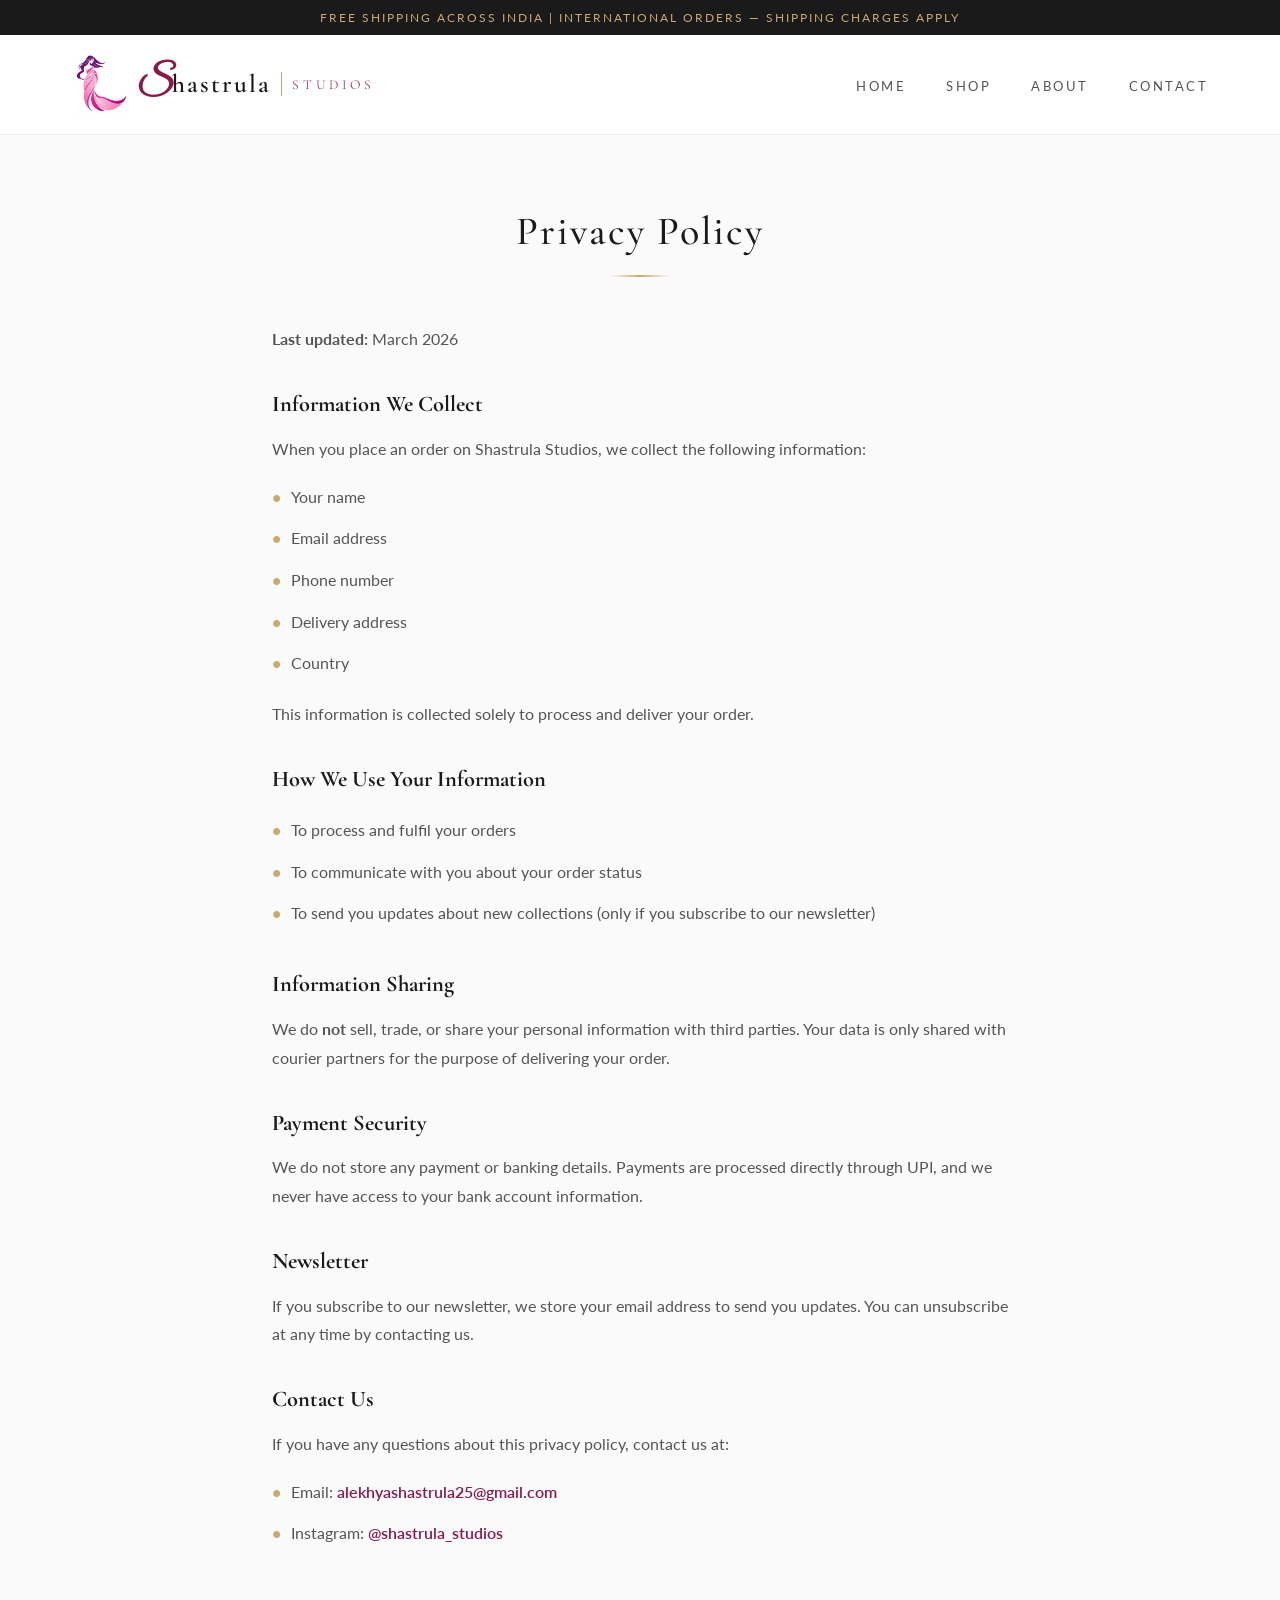
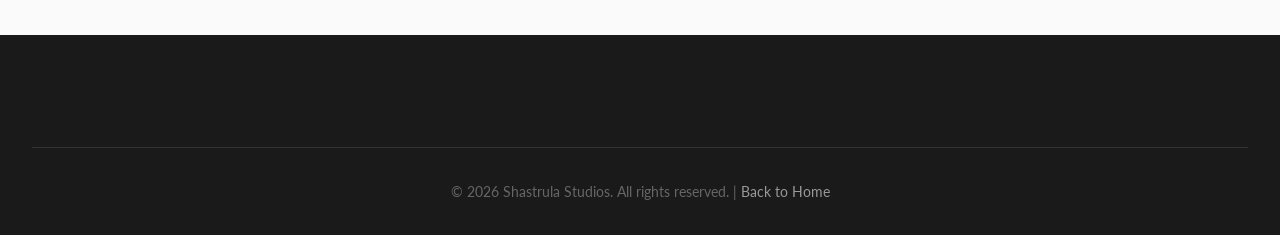
==== privacy-policy.html @ ae9d2721 "Add shipping, refund & privacy policy pages and link in footer - Shipping: free India, international" ====
<!DOCTYPE html>
<html lang="en">
<head>
    <meta charset="UTF-8">
    <meta name="viewport" content="width=device-width, initial-scale=1.0">
    <title>Privacy Policy — Shastrula Studios</title>
    <link rel="icon" type="image/png" href="images/logo.png">
    <link rel="stylesheet" href="styles.css">
    <link href="https://fonts.googleapis.com/css2?family=Cormorant+Garamond:wght@300;400;500;600;700&family=Lato:wght@300;400;700&family=Great+Vibes&display=swap" rel="stylesheet">
</head>
<body>

    <!-- Top Bar -->
    <div class="top-bar">
        <p>Free Shipping Across India | International Orders — Shipping Charges Apply</p>
    </div>

    <!-- Navigation -->
    <nav class="navbar">
        <div class="nav-container">
            <a href="index.html" class="logo">
                <img src="images/logo.png" alt="Shastrula Studios" class="logo-icon">
                <span class="logo-text">
                    <span class="logo-accent">S</span>hastrula
                    <span class="logo-divider"></span>
                    <span class="logo-sub">Studios</span>
                </span>
            </a>
            <ul class="nav-links">
                <li><a href="index.html#home">Home</a></li>
                <li><a href="index.html#shop">Shop</a></li>
                <li><a href="index.html#about">About</a></li>
                <li><a href="index.html#contact">Contact</a></li>
            </ul>
            <button class="menu-toggle" aria-label="Toggle menu">&#9776;</button>
        </div>
    </nav>

    <!-- Policy Content -->
    <section class="section policy-section">
        <h2 class="section-title">Privacy Policy</h2>
        <div class="policy-content">
            <p><strong>Last updated:</strong> March 2026</p>

            <h3>Information We Collect</h3>
            <p>When you place an order on Shastrula Studios, we collect the following information:</p>
            <ul>
                <li>Your name</li>
                <li>Email address</li>
                <li>Phone number</li>
                <li>Delivery address</li>
                <li>Country</li>
            </ul>
            <p>This information is collected solely to process and deliver your order.</p>

            <h3>How We Use Your Information</h3>
            <ul>
                <li>To process and fulfil your orders</li>
                <li>To communicate with you about your order status</li>
                <li>To send you updates about new collections (only if you subscribe to our newsletter)</li>
            </ul>

            <h3>Information Sharing</h3>
            <p>We do <strong>not</strong> sell, trade, or share your personal information with third parties. Your data is only shared with courier partners for the purpose of delivering your order.</p>

            <h3>Payment Security</h3>
            <p>We do not store any payment or banking details. Payments are processed directly through UPI, and we never have access to your bank account information.</p>

            <h3>Newsletter</h3>
            <p>If you subscribe to our newsletter, we store your email address to send you updates. You can unsubscribe at any time by contacting us.</p>

            <h3>Contact Us</h3>
            <p>If you have any questions about this privacy policy, contact us at:</p>
            <ul>
                <li>Email: <a href="mailto:alekhyashastrula25@gmail.com">alekhyashastrula25@gmail.com</a></li>
                <li>Instagram: <a href="https://www.instagram.com/shastrula_studios/" target="_blank">@shastrula_studios</a></li>
            </ul>
        </div>
    </section>

    <!-- Footer -->
    <footer class="footer">
        <div class="footer-bottom">
            <p>&copy; 2026 Shastrula Studios. All rights reserved. | <a href="index.html" style="color:#999;">Back to Home</a></p>
        </div>
    </footer>

    <script>
        const menuToggle = document.querySelector('.menu-toggle');
        const navLinks = document.querySelector('.nav-links');
        menuToggle.addEventListener('click', () => { navLinks.classList.toggle('active'); });
    </script>

</body>
</html>
---- styles.css ----
/* ===== Reset & Base ===== */
* {
    margin: 0;
    padding: 0;
    box-sizing: border-box;
}

body {
    font-family: 'Lato', sans-serif;
    color: #333;
    line-height: 1.6;
    background-color: #fafafa;
}

a {
    text-decoration: none;
    color: inherit;
}

ul {
    list-style: none;
}

/* ===== Top Bar ===== */
.top-bar {
    background: #1a1a1a;
    color: #c9a96e;
    text-align: center;
    padding: 0.5rem 1rem;
    font-size: 0.75rem;
    letter-spacing: 2px;
    text-transform: uppercase;
    font-weight: 400;
}

/* ===== Navbar ===== */
.navbar {
    position: sticky;
    top: 0;
    width: 100%;
    background: #fff;
    border-bottom: 1px solid #f0ece6;
    z-index: 1000;
}

.nav-container {
    max-width: 1200px;
    margin: 0 auto;
    padding: 1.2rem 2rem;
    display: flex;
    justify-content: space-between;
    align-items: center;
}

.logo {
    font-family: 'Cormorant Garamond', serif;
    font-size: 1.6rem;
    font-weight: 600;
    color: #1a1a1a;
    letter-spacing: 2px;
    display: flex;
    align-items: center;
    gap: 10px;
}

.logo-icon {
    height: 60px;
    width: auto;
    object-fit: contain;
}

.logo-text {
    display: flex;
    align-items: center;
}

.logo-accent {
    font-family: 'Great Vibes', cursive;
    font-size: 2.4rem;
    color: #8B1A4A;
    line-height: 1;
    margin-right: -2px;
}

.logo-divider {
    display: inline-block;
    width: 1px;
    height: 24px;
    background: #c9a96e;
    margin: 0 10px;
}

.logo-sub {
    font-size: 0.85rem;
    letter-spacing: 4px;
    text-transform: uppercase;
    color: #8B1A4A;
    font-weight: 300;
}

.nav-links {
    display: flex;
    gap: 2.5rem;
}

.nav-links a {
    font-size: 0.8rem;
    font-weight: 400;
    text-transform: uppercase;
    letter-spacing: 2.5px;
    color: #555;
    transition: color 0.3s;
    position: relative;
}

.nav-links a::after {
    content: '';
    position: absolute;
    bottom: -4px;
    left: 0;
    width: 0;
    height: 1px;
    background: #8B1A4A;
    transition: width 0.3s;
}

.nav-links a:hover {
    color: #8B1A4A;
}

.nav-links a:hover::after {
    width: 100%;
}

.menu-toggle {
    display: none;
    background: none;
    border: none;
    font-size: 1.5rem;
    cursor: pointer;
    color: #333;
}

.cart-btn {
    background: none;
    border: none;
    font-size: 1.4rem;
    cursor: pointer;
    position: relative;
    padding: 4px 8px;
}

.cart-count {
    position: absolute;
    top: -4px;
    right: -4px;
    background: #8B1A4A;
    color: #fff;
    font-size: 0.65rem;
    width: 16px;
    height: 16px;
    border-radius: 50%;
    display: flex;
    align-items: center;
    justify-content: center;
    font-weight: 700;
}

/* ===== Hero ===== */
.hero {
    height: 100vh;
    background: linear-gradient(160deg, #1a1a1a 0%, #2d1f2f 30%, #8B1A4A 60%, #c9a96e 100%);
    display: flex;
    align-items: center;
    justify-content: center;
    text-align: center;
    position: relative;
    overflow: hidden;
}

.hero::before {
    content: '';
    position: absolute;
    top: 0;
    left: 0;
    width: 100%;
    height: 100%;
    background: url('images/IMG_3942.png') center center / cover no-repeat;
    opacity: 0.18;
    z-index: 0;
}

.hero-overlay {
    position: relative;
    z-index: 1;
    width: 100%;
    height: 100%;
    display: flex;
    flex-direction: column;
    align-items: center;
    justify-content: center;
    padding: 2rem;
}

.hero-badge {
    font-size: 0.75rem;
    letter-spacing: 4px;
    text-transform: uppercase;
    color: #c9a96e;
    border: 1px solid rgba(201, 169, 110, 0.4);
    padding: 6px 20px;
    border-radius: 50px;
    margin-bottom: 2.5rem;
}

.hero-title {
    display: flex;
    flex-direction: column;
    align-items: center;
    margin-bottom: 1.5rem;
}

.hero-script {
    font-family: 'Great Vibes', cursive;
    font-size: 5.5rem;
    color: #fff;
    line-height: 1.1;
    text-shadow: 0 2px 30px rgba(0,0,0,0.3);
}

.hero-serif {
    font-family: 'Cormorant Garamond', serif;
    font-size: 1.8rem;
    color: #c9a96e;
    letter-spacing: 16px;
    font-weight: 300;
    margin-top: 0.3rem;
}

.hero-line {
    width: 60px;
    height: 1px;
    background: linear-gradient(90deg, transparent, #c9a96e, transparent);
    margin-bottom: 1.5rem;
}

.hero-tagline {
    font-family: 'Cormorant Garamond', serif;
    font-size: 1.4rem;
    color: rgba(255,255,255,0.9);
    letter-spacing: 3px;
    font-weight: 300;
    margin-bottom: 0.5rem;
}

.hero-sub {
    font-size: 0.85rem;
    color: rgba(255,255,255,0.5);
    letter-spacing: 3px;
    text-transform: uppercase;
    margin-bottom: 2.5rem;
}

.btn-hero {
    display: inline-block;
    padding: 14px 45px;
    background: transparent;
    color: #c9a96e;
    font-size: 0.85rem;
    font-weight: 600;
    text-transform: uppercase;
    letter-spacing: 3px;
    border: 1px solid #c9a96e;
    border-radius: 0;
    cursor: pointer;
    transition: all 0.4s;
}

.btn-hero:hover {
    background: #c9a96e;
    color: #1a1a1a;
}

.btn-primary {
    display: inline-block;
    padding: 14px 40px;
    background: #c9a96e;
    color: #fff;
    font-size: 0.95rem;
    font-weight: 700;
    text-transform: uppercase;
    letter-spacing: 2px;
    border: none;
    border-radius: 50px;
    cursor: pointer;
    transition: background 0.3s, transform 0.2s;
}

.btn-primary:hover {
    background: #b8944f;
    transform: translateY(-2px);
}

/* ===== Sections ===== */
.section {
    max-width: 1200px;
    margin: 0 auto;
    padding: 5rem 2rem;
}

.section-title {
    font-family: 'Cormorant Garamond', serif;
    font-size: 2.5rem;
    text-align: center;
    margin-bottom: 3rem;
    color: #1a1a1a;
    position: relative;
    font-weight: 500;
    letter-spacing: 2px;
}

.section-title::after {
    content: '';
    display: block;
    width: 60px;
    height: 2px;
    background: linear-gradient(90deg, transparent, #c9a96e, transparent);
    margin: 0.8rem auto 0;
}

.shop-subtitle {
    text-align: center;
    color: #888;
    font-size: 1.05rem;
    margin-top: -1.5rem;
    margin-bottom: 2.5rem;
    font-style: italic;
}

/* ===== Shop Grid (Amazon-style Cards) ===== */
.shop-grid {
    display: grid;
    grid-template-columns: repeat(auto-fill, minmax(300px, 1fr));
    gap: 2rem;
}

.product-card {
    background: #fff;
    border-radius: 4px;
    overflow: hidden;
    border: 1px solid #e0e0e0;
    transition: box-shadow 0.3s;
}

.product-card:hover {
    box-shadow: 0 4px 16px rgba(0, 0, 0, 0.12);
}

.product-thumb {
    position: relative;
    background: #f5f5f5;
    cursor: pointer;
    overflow: hidden;
    height: 420px;
    display: flex;
    align-items: center;
    justify-content: center;
}

.product-thumb img {
    width: 100%;
    height: 100%;
    object-fit: cover;
    object-position: top;
    display: block;
    transition: transform 0.3s;
}

.product-thumb:hover img {
    transform: scale(1.02);
}

.product-tag {
    position: absolute;
    top: 0.8rem;
    left: 0.8rem;
    background: #cc0c39;
    color: #fff;
    padding: 4px 10px;
    border-radius: 2px;
    font-size: 0.7rem;
    font-weight: 700;
    text-transform: uppercase;
    letter-spacing: 0.5px;
}

.img-count {
    position: absolute;
    bottom: 0.8rem;
    right: 0.8rem;
    background: rgba(0,0,0,0.6);
    color: #fff;
    padding: 3px 10px;
    border-radius: 3px;
    font-size: 0.75rem;
    font-weight: 600;
}

.product-info {
    padding: 0.8rem 1rem 1.2rem;
}

.color-options {
    font-size: 0.8rem;
    color: #007185;
    margin-bottom: 0.4rem;
    cursor: pointer;
}

.product-info h3 {
    font-size: 1rem;
    font-weight: 400;
    margin-bottom: 0.2rem;
    color: #0F1111;
    line-height: 1.4;
}

.product-subtitle {
    font-size: 0.8rem;
    color: #565959;
    margin-bottom: 0.6rem;
}

.price-row {
    margin-bottom: 0.4rem;
}

.product-price {
    font-size: 1.5rem;
    font-weight: 400;
    color: #0F1111;
}

.delivery-info {
    font-size: 0.8rem;
    color: #007600;
    margin-bottom: 0.8rem;
}

.btn-cart {
    width: 100%;
    padding: 8px 16px;
    background: linear-gradient(135deg, #e8a4b8, #c9a96e, #e8a4b8);
    background-size: 200% 200%;
    color: #fff;
    border: none;
    border-radius: 20px;
    font-size: 0.85rem;
    font-weight: 600;
    cursor: pointer;
    transition: background-position 0.4s, transform 0.2s;
}

.btn-cart:hover {
    background-position: 100% 50%;
    transform: translateY(-1px);
}

.btn-insta-order {
    display: block;
    width: 100%;
    padding: 8px 16px;
    margin-top: 0.5rem;
    background: linear-gradient(135deg, #833ab4, #fd1d1d, #fcb045);
    color: #fff;
    border: none;
    border-radius: 20px;
    font-size: 0.85rem;
    font-weight: 600;
    cursor: pointer;
    text-align: center;
    transition: transform 0.2s, box-shadow 0.3s;
}

.btn-insta-order:hover {
    transform: translateY(-1px);
    box-shadow: 0 3px 10px rgba(131, 58, 180, 0.3);
    color: #fff;
}

.thankyou-insta {
    display: inline-block;
    margin-top: 0.3rem;
    color: #833ab4;
    font-weight: 600;
    font-size: 0.95rem;
}

/* ===== Image Lightbox ===== */
.lightbox {
    position: fixed;
    top: 0;
    left: 0;
    width: 100%;
    height: 100%;
    background: rgba(0, 0, 0, 0.95);
    z-index: 3000;
    display: flex;
    align-items: center;
    justify-content: center;
    flex-direction: column;
    opacity: 0;
    pointer-events: none;
    transition: opacity 0.3s;
}

.lightbox.open {
    opacity: 1;
    pointer-events: auto;
}

.lb-close {
    position: absolute;
    top: 1rem;
    right: 1.5rem;
    background: none;
    border: none;
    color: #fff;
    font-size: 2.5rem;
    cursor: pointer;
    z-index: 10;
}

.lb-prev, .lb-next {
    position: absolute;
    top: 50%;
    transform: translateY(-50%);
    background: rgba(255,255,255,0.15);
    border: none;
    color: #fff;
    font-size: 2.5rem;
    width: 50px;
    height: 50px;
    border-radius: 50%;
    cursor: pointer;
    display: flex;
    align-items: center;
    justify-content: center;
    transition: background 0.2s;
    z-index: 10;
}

.lb-prev:hover, .lb-next:hover {
    background: rgba(255,255,255,0.3);
}

.lb-prev { left: 1rem; }
.lb-next { right: 1rem; }

.lb-img-wrap {
    max-width: 90vw;
    max-height: 75vh;
    display: flex;
    align-items: center;
    justify-content: center;
    position: relative;
}

.lb-img-wrap img {
    max-width: 100%;
    max-height: 75vh;
    object-fit: contain;
    border-radius: 4px;
}

.lb-counter {
    position: absolute;
    bottom: -2rem;
    left: 50%;
    transform: translateX(-50%);
    color: #aaa;
    font-size: 0.9rem;
}

.lb-thumbs {
    display: flex;
    gap: 0.6rem;
    margin-top: 3rem;
}

.lb-thumb {
    width: 60px;
    height: 75px;
    object-fit: cover;
    border-radius: 4px;
    cursor: pointer;
    border: 2px solid transparent;
    opacity: 0.5;
    transition: all 0.2s;
}

.lb-thumb:hover { opacity: 0.8; }
.lb-thumb.active { border-color: #fff; opacity: 1; }

/* ===== Cart Sidebar ===== */
.cart-overlay {
    position: fixed;
    top: 0;
    left: 0;
    width: 100%;
    height: 100%;
    background: rgba(0, 0, 0, 0.5);
    z-index: 2998;
    opacity: 0;
    pointer-events: none;
    transition: opacity 0.3s;
}

.cart-overlay.open {
    opacity: 1;
    pointer-events: auto;
}

.cart-sidebar {
    position: fixed;
    top: 0;
    right: -400px;
    width: 380px;
    max-width: 90vw;
    height: 100%;
    background: #fff;
    z-index: 2999;
    box-shadow: -4px 0 20px rgba(0, 0, 0, 0.15);
    transition: right 0.3s;
    display: flex;
    flex-direction: column;
}

.cart-sidebar.open {
    right: 0;
}

.cart-header {
    display: flex;
    justify-content: space-between;
    align-items: center;
    padding: 1.5rem;
    border-bottom: 1px solid #eee;
}

.cart-header h2 {
    font-family: 'Cormorant Garamond', serif;
    font-size: 1.5rem;
}

.cart-close {
    background: none;
    border: none;
    font-size: 2rem;
    cursor: pointer;
    color: #999;
    line-height: 1;
}

.cart-items {
    flex: 1;
    overflow-y: auto;
    padding: 1rem 1.5rem;
}

.cart-empty {
    text-align: center;
    color: #999;
    padding: 3rem 0;
}

.cart-item {
    display: flex;
    align-items: center;
    gap: 1rem;
    padding: 1rem 0;
    border-bottom: 1px solid #f0f0f0;
}

.cart-item-info {
    flex: 1;
}

.cart-item-info h4 {
    font-size: 0.95rem;
    color: #1a1a1a;
    margin-bottom: 0.2rem;
}

.cart-item-info p {
    font-size: 0.85rem;
    color: #999;
}

.cart-item-controls {
    display: flex;
    align-items: center;
    gap: 0.5rem;
}

.cart-item-controls button {
    width: 28px;
    height: 28px;
    border: 1px solid #ddd;
    background: #fff;
    border-radius: 50%;
    cursor: pointer;
    font-size: 1rem;
    display: flex;
    align-items: center;
    justify-content: center;
}

.cart-item-controls button:hover {
    background: #f5f0eb;
}

.cart-item-controls span {
    font-weight: 700;
    min-width: 20px;
    text-align: center;
}

.cart-item-remove {
    background: none;
    border: none;
    font-size: 1.3rem;
    color: #ccc;
    cursor: pointer;
}

.cart-item-remove:hover {
    color: #e74c3c;
}

.cart-summary {
    padding: 1.5rem;
    border-top: 2px solid #f0f0f0;
}

.cart-total {
    display: flex;
    justify-content: space-between;
    font-size: 1.2rem;
    font-weight: 700;
    margin-bottom: 1rem;
    color: #1a1a1a;
}

.btn-checkout {
    width: 100%;
    text-align: center;
}

/* ===== Checkout Modal ===== */
.modal-overlay {
    position: fixed;
    top: 0;
    left: 0;
    width: 100%;
    height: 100%;
    background: rgba(0, 0, 0, 0.6);
    z-index: 3000;
    display: flex;
    align-items: center;
    justify-content: center;
    opacity: 0;
    pointer-events: none;
    transition: opacity 0.3s;
}

.modal-overlay.open {
    opacity: 1;
    pointer-events: auto;
}

.modal {
    background: #fff;
    border-radius: 16px;
    padding: 2.5rem;
    width: 90%;
    max-width: 500px;
    max-height: 90vh;
    overflow-y: auto;
    position: relative;
}

.modal-close {
    position: absolute;
    top: 1rem;
    right: 1.5rem;
    background: none;
    border: none;
    font-size: 2rem;
    cursor: pointer;
    color: #999;
}

.modal h2 {
    font-family: 'Cormorant Garamond', serif;
    font-size: 1.8rem;
    margin-bottom: 0.5rem;
    color: #1a1a1a;
}

.modal-subtitle {
    color: #888;
    margin-bottom: 1.5rem;
    font-size: 0.95rem;
}

.modal form input,
.modal form select,
.modal form textarea {
    width: 100%;
    padding: 12px 16px;
    margin-bottom: 1rem;
    border: 1px solid #ddd;
    border-radius: 8px;
    font-size: 1rem;
    font-family: 'Lato', sans-serif;
    outline: none;
    transition: border-color 0.3s;
}

.modal form input:focus,
.modal form select:focus,
.modal form textarea:focus {
    border-color: #8B1A4A;
}

.order-summary {
    background: #f9f6f2;
    border-radius: 8px;
    padding: 1rem;
    margin-bottom: 1.5rem;
}

.order-item {
    display: flex;
    justify-content: space-between;
    padding: 0.4rem 0;
    font-size: 0.9rem;
    color: #555;
}

.order-item.order-total {
    border-top: 1px solid #ddd;
    margin-top: 0.5rem;
    padding-top: 0.8rem;
    color: #1a1a1a;
}

.btn-submit {
    width: 100%;
    text-align: center;
    background: #8B1A4A;
}

.btn-submit:hover {
    background: #6D1238;
}

/* ===== Payment QR Modal ===== */
.payment-modal {
    text-align: center;
}

.qr-wrap {
    margin: 1.5rem auto;
    max-width: 260px;
    border-radius: 12px;
    overflow: hidden;
    box-shadow: 0 2px 12px rgba(0, 0, 0, 0.1);
}

.qr-img {
    width: 100%;
    display: block;
}

.payment-amount {
    font-family: 'Cormorant Garamond', serif;
    font-size: 1.5rem;
    font-weight: 600;
    color: #8B1A4A;
    margin-bottom: 0.8rem;
}

.payment-note {
    font-size: 0.85rem;
    color: #888;
    margin-bottom: 1.5rem;
    line-height: 1.6;
}

/* ===== Thank You Modal ===== */
.thankyou-modal {
    text-align: center;
}

.thankyou-icon {
    width: 60px;
    height: 60px;
    border-radius: 50%;
    background: #e8f5e9;
    color: #2e7d32;
    font-size: 1.8rem;
    display: flex;
    align-items: center;
    justify-content: center;
    margin: 0 auto 1.2rem;
}

.thankyou-details {
    background: #f9f6f2;
    border-radius: 10px;
    padding: 1.2rem;
    margin: 1.5rem 0;
    line-height: 1.8;
}

.thankyou-details p {
    font-size: 0.95rem;
    color: #555;
    margin-bottom: 0.3rem;
}

.thankyou-email {
    display: inline-block;
    margin-top: 0.5rem;
    color: #8B1A4A;
    font-weight: 600;
    font-size: 0.95rem;
}

/* ===== Customer Reviews ===== */
.reviews-section {
    background: #fff;
}

.reviews-grid {
    display: grid;
    grid-template-columns: repeat(auto-fill, minmax(300px, 1fr));
    gap: 2rem;
}

.review-card {
    background: #faf8f5;
    border-radius: 12px;
    padding: 2rem;
    border: 1px solid #f0ece6;
}

.review-stars {
    color: #c9a96e;
    font-size: 1.2rem;
    margin-bottom: 1rem;
    letter-spacing: 2px;
}

.review-text {
    font-size: 1rem;
    color: #555;
    line-height: 1.8;
    font-style: italic;
    margin-bottom: 1.2rem;
}

.review-author {
    display: flex;
    justify-content: space-between;
    align-items: center;
}

.review-author strong {
    color: #1a1a1a;
    font-size: 0.95rem;
}

.review-author span {
    font-size: 0.85rem;
    color: #aaa;
}

/* ===== Size Guide ===== */
.sizeguide-section {
    background: #faf8f5;
}

.guide-grid {
    display: grid;
    grid-template-columns: repeat(auto-fill, minmax(280px, 1fr));
    gap: 2rem;
}

.guide-card {
    background: #fff;
    border-radius: 12px;
    padding: 2rem;
    border: 1px solid #f0ece6;
    text-align: center;
}

.guide-icon {
    font-size: 2.5rem;
    display: block;
    margin-bottom: 1rem;
}

.guide-card h3 {
    font-family: 'Cormorant Garamond', serif;
    font-size: 1.3rem;
    color: #1a1a1a;
    margin-bottom: 1rem;
}

.guide-card ul {
    text-align: left;
    list-style: none;
    padding: 0;
}

.guide-card ul li {
    font-size: 0.95rem;
    color: #555;
    padding: 0.4rem 0;
    padding-left: 1.2rem;
    position: relative;
    line-height: 1.6;
}

.guide-card ul li::before {
    content: '•';
    color: #c9a96e;
    position: absolute;
    left: 0;
    font-weight: 700;
}

/* ===== Instagram Section ===== */
.instagram-section {
    text-align: center;
    padding: 4rem 2rem;
    background: #fff;
}

.insta-subtitle {
    color: #888;
    font-size: 1rem;
    margin-top: -1.5rem;
    margin-bottom: 2rem;
}

.insta-btn {
    display: inline-flex;
    align-items: center;
    gap: 0.5rem;
    padding: 14px 35px;
    background: linear-gradient(135deg, #833ab4, #fd1d1d, #fcb045);
    color: #fff;
    font-size: 1rem;
    font-weight: 600;
    border-radius: 50px;
    letter-spacing: 1px;
    transition: transform 0.2s, box-shadow 0.3s;
}

.insta-btn:hover {
    transform: translateY(-2px);
    box-shadow: 0 4px 15px rgba(131, 58, 180, 0.4);
}

.insta-icon {
    font-size: 1.3rem;
}

/* ===== WhatsApp Floating Button ===== */
.whatsapp-float {
    position: fixed;
    bottom: 24px;
    right: 24px;
    width: 56px;
    height: 56px;
    background: #25D366;
    border-radius: 50%;
    display: flex;
    align-items: center;
    justify-content: center;
    box-shadow: 0 4px 12px rgba(37, 211, 102, 0.4);
    z-index: 2000;
    transition: transform 0.2s, box-shadow 0.3s;
}

.whatsapp-float:hover {
    transform: scale(1.1);
    box-shadow: 0 6px 20px rgba(37, 211, 102, 0.5);
}

/* ===== USP Features Strip ===== */
.usp-strip {
    background: #f9f5f0;
    padding: 3rem 2rem;
    border-top: 1px solid #eee;
    border-bottom: 1px solid #eee;
}

.usp-grid {
    max-width: 1200px;
    margin: 0 auto;
    display: grid;
    grid-template-columns: repeat(4, 1fr);
    gap: 2rem;
    text-align: center;
}

.usp-item {
    display: flex;
    flex-direction: column;
    align-items: center;
    gap: 0.5rem;
}

.usp-icon {
    font-size: 2rem;
    display: block;
    margin-bottom: 0.3rem;
}

.usp-item h4 {
    font-family: 'Cormorant Garamond', serif;
    font-size: 1.1rem;
    color: #1a1a1a;
    margin: 0;
}

.usp-item p {
    font-size: 0.85rem;
    color: #888;
    margin: 0;
}

/* ===== Newsletter ===== */
.newsletter-section {
    background: #f9f5f0;
    padding: 4rem 2rem;
    text-align: center;
    position: relative;
    border-top: 1px solid #eee;
}

.newsletter-section::before {
    content: '';
    position: absolute;
    top: 0;
    left: 0;
    width: 100%;
    height: 100%;
    background: url('images/IMG_3944.png') center center / cover no-repeat;
    opacity: 0.07;
    z-index: 0;
}

.newsletter-content {
    max-width: 500px;
    margin: 0 auto;
}

.newsletter-content h2 {
    font-family: 'Cormorant Garamond', serif;
    font-size: 2rem;
    color: #1a1a1a;
    margin-bottom: 0.5rem;
}

.newsletter-content > p {
    font-size: 1rem;
    color: #888;
    margin-bottom: 1.5rem;
}

.newsletter-form {
    display: flex;
    gap: 0;
    border: 1px solid #ccc;
    border-radius: 30px;
    overflow: hidden;
    background: #fff;
}

.newsletter-form input {
    flex: 1;
    padding: 12px 20px;
    border: none;
    outline: none;
    font-size: 0.95rem;
    font-family: 'Lato', sans-serif;
}

.newsletter-form button {
    padding: 12px 28px;
    background: linear-gradient(135deg, #e8a4b8, #c9a96e);
    color: #fff;
    border: none;
    font-size: 0.9rem;
    font-weight: 600;
    cursor: pointer;
    font-family: 'Lato', sans-serif;
    transition: opacity 0.3s;
}

.newsletter-form button:hover {
    opacity: 0.9;
}

/* ===== About ===== */
.about-section {
    text-align: center;
    position: relative;
    max-width: 100%;
    padding: 5rem 2rem;
    background: #faf8f5;
}

.about-section::before {
    content: '';
    position: absolute;
    top: 0;
    left: 0;
    width: 100%;
    height: 100%;
    background: url('images/IMG_3943.png') center center / cover no-repeat;
    opacity: 0.06;
    z-index: 0;
}

.about-content {
    max-width: 700px;
    margin: 0 auto;
    position: relative;
    z-index: 1;
}

.about-section .section-title {
    position: relative;
    z-index: 1;
}

.about-content p {
    font-size: 1.05rem;
    color: #555;
    margin-bottom: 1.2rem;
    line-height: 1.8;
}

/* ===== Footer ===== */
.footer {
    background: #1a1a1a;
    color: #ccc;
    padding: 4rem 2rem 0;
}

.footer-container {
    max-width: 1200px;
    margin: 0 auto;
    display: grid;
    grid-template-columns: repeat(auto-fill, minmax(220px, 1fr));
    gap: 2rem;
}

.footer-col h3 {
    font-family: 'Cormorant Garamond', serif;
    color: #fff;
    font-size: 1.2rem;
    margin-bottom: 1rem;
}

.footer-col p,
.footer-col a {
    font-size: 0.95rem;
    color: #999;
    line-height: 2;
}

.footer-col a:hover {
    color: #c9a96e;
}

.footer-bottom {
    text-align: center;
    padding: 2rem 0;
    margin-top: 3rem;
    border-top: 1px solid #333;
    font-size: 0.9rem;
    color: #666;
}

/* ===== Policy Pages ===== */
.policy-section {
    max-width: 800px;
    margin: 0 auto;
    padding: 4rem 2rem;
}

.policy-content h3 {
    font-family: 'Cormorant Garamond', serif;
    font-size: 1.4rem;
    color: #1a1a1a;
    margin-top: 2rem;
    margin-bottom: 0.8rem;
}

.policy-content p {
    font-size: 1rem;
    color: #555;
    line-height: 1.8;
    margin-bottom: 0.8rem;
}

.policy-content ul {
    list-style: none;
    padding: 0;
    margin-bottom: 1rem;
}

.policy-content ul li {
    font-size: 1rem;
    color: #555;
    padding: 0.4rem 0 0.4rem 1.2rem;
    position: relative;
    line-height: 1.8;
}

.policy-content ul li::before {
    content: '•';
    color: #c9a96e;
    position: absolute;
    left: 0;
    font-weight: 700;
}

.policy-content a {
    color: #8B1A4A;
    font-weight: 600;
}

.policy-content a:hover {
    text-decoration: underline;
}

/* ===== Responsive ===== */
@media (max-width: 768px) {
    .hero-script {
        font-size: 3.5rem;
    }

    .hero-serif {
        font-size: 1.2rem;
        letter-spacing: 10px;
    }

    .hero-tagline {
        font-size: 1.1rem;
    }

    .nav-links {
        display: none;
        flex-direction: column;
        position: absolute;
        top: 100%;
        left: 0;
        width: 100%;
        background: #fff;
        padding: 1rem 2rem;
        box-shadow: 0 4px 20px rgba(0, 0, 0, 0.1);
    }

    .nav-links.active {
        display: flex;
    }

    .menu-toggle {
        display: block;
    }

    .shop-grid {
        grid-template-columns: 1fr;
    }

    .usp-grid {
        grid-template-columns: repeat(2, 1fr);
        gap: 1.5rem;
    }

    .newsletter-form {
        flex-direction: column;
        border-radius: 12px;
    }

    .newsletter-form input {
        border-bottom: 1px solid #eee;
        text-align: center;
    }

    .newsletter-form button {
        border-radius: 0 0 12px 12px;
        padding: 14px;
    }

    .lb-prev, .lb-next {
        width: 36px;
        height: 36px;
        font-size: 1.5rem;
    }

    .reviews-grid {
        grid-template-columns: 1fr;
    }

    .guide-grid {
        grid-template-columns: 1fr;
    }

    .whatsapp-float {
        bottom: 16px;
        right: 16px;
        width: 50px;
        height: 50px;
    }

    /* Fix background-attachment: fixed on mobile (iOS doesn't support it) */
    .about-section {
        background-attachment: scroll;
    }
}
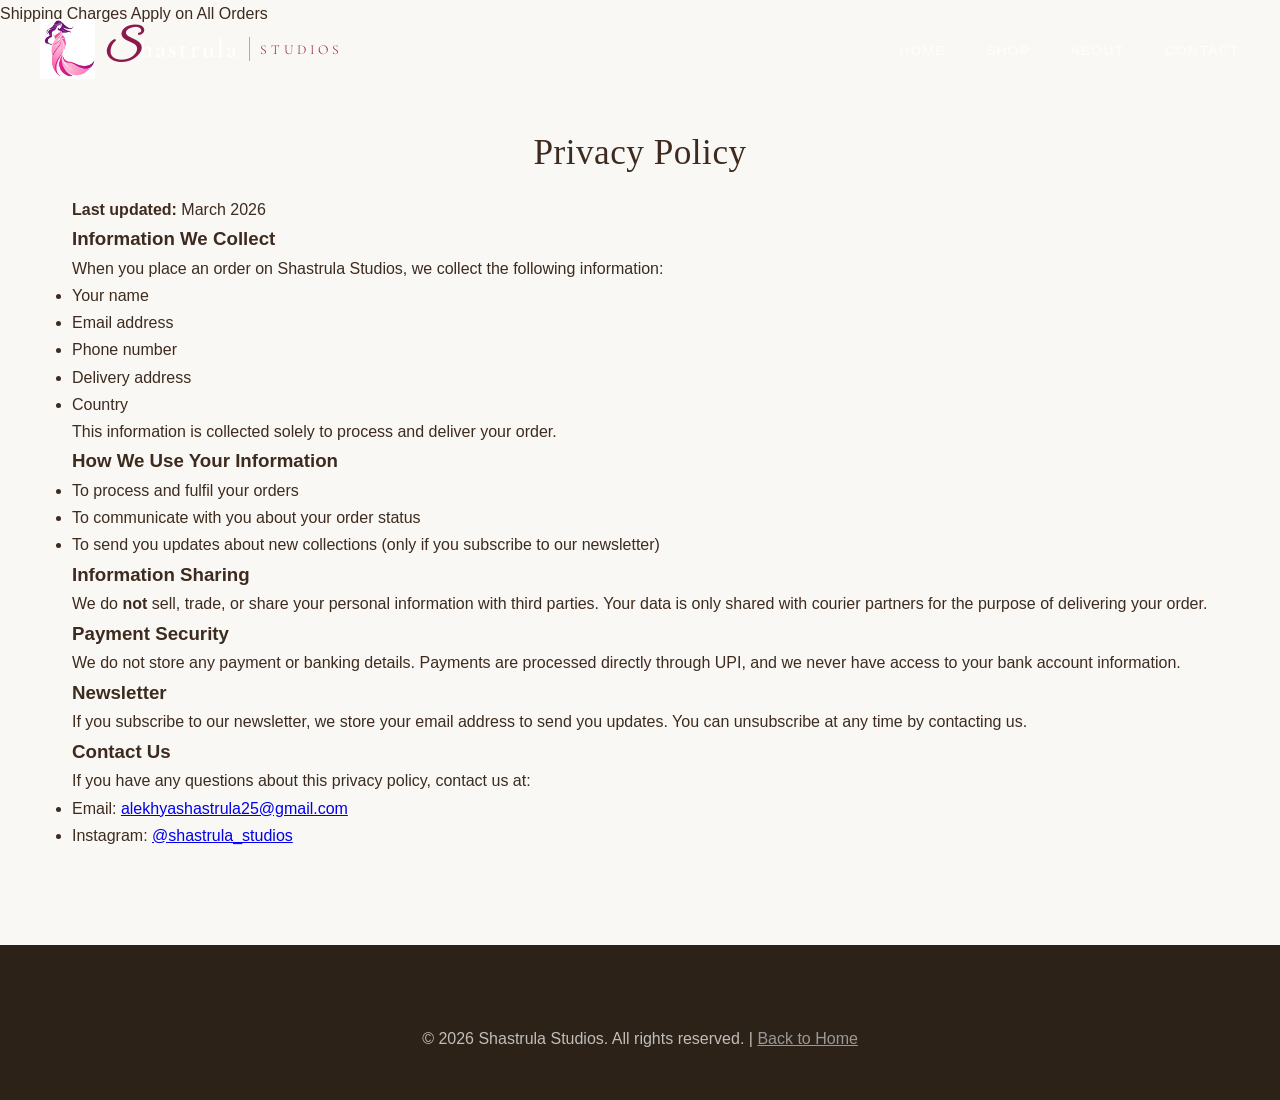
==== commit 274a9411: "Update shipping policy — charges apply on all orders, no more free shipping Co-Authored-By: Claude O" ====
--- a/privacy-policy.html
+++ b/privacy-policy.html
@@ -5,6 +5,13 @@
     <meta name="viewport" content="width=device-width, initial-scale=1.0">
     <title>Privacy Policy — Shastrula Studios</title>
     <link rel="icon" type="image/png" href="images/logo.png">
+    <script async src="https://www.googletagmanager.com/gtag/js?id=G-BY3W57J9DK"></script>
+    <script>
+        window.dataLayer = window.dataLayer || [];
+        function gtag(){dataLayer.push(arguments);}
+        gtag('js', new Date());
+        gtag('config', 'G-BY3W57J9DK');
+    </script>
     <link rel="stylesheet" href="styles.css">
     <link href="https://fonts.googleapis.com/css2?family=Cormorant+Garamond:wght@300;400;500;600;700&family=Lato:wght@300;400;700&family=Great+Vibes&display=swap" rel="stylesheet">
 </head>
@@ -12,7 +19,7 @@
 
     <!-- Top Bar -->
     <div class="top-bar">
-        <p>Free Shipping Across India | International Orders — Shipping Charges Apply</p>
+        <p>Shipping Charges Apply on All Orders</p>
     </div>
 
     <!-- Navigation -->
--- a/styles.css
+++ b/styles.css
@@ -1,66 +1,158 @@
 /* ===== Reset & Base ===== */
-* {
-    margin: 0;
-    padding: 0;
-    box-sizing: border-box;
-}
+*, *::before, *::after { margin: 0; padding: 0; box-sizing: border-box; }
+
+:root {
+    --bg: #FAF8F4;
+    --bg-warm: #F5F0E8;
+    --text: #3D2B1F;
+    --text-light: #7A6A5E;
+    --gold: #B8976A;
+    --gold-dark: #8B6F47;
+    --accent: #8B1A4A;
+    --white: #FFFFFF;
+    --font-heading: 'Playfair Display', Georgia, serif;
+    --font-body: 'Poppins', 'Segoe UI', sans-serif;
+    --font-accent: 'Lora', Georgia, serif;
+}
+
+html { scroll-behavior: smooth; }
 
 body {
-    font-family: 'Lato', sans-serif;
-    color: #333;
-    line-height: 1.6;
-    background-color: #fafafa;
-}
-
-a {
-    text-decoration: none;
-    color: inherit;
-}
-
-ul {
-    list-style: none;
-}
-
-/* ===== Top Bar ===== */
-.top-bar {
-    background: #1a1a1a;
-    color: #c9a96e;
-    text-align: center;
-    padding: 0.5rem 1rem;
-    font-size: 0.75rem;
-    letter-spacing: 2px;
+    font-family: var(--font-body);
+    background: var(--bg);
+    color: var(--text);
+    line-height: 1.7;
+    font-weight: 300;
+    -webkit-font-smoothing: antialiased;
+}
+
+img { max-width: 100%; display: block; }
+
+.section {
+    padding: 6rem 2rem;
+    max-width: 1200px;
+    margin: 0 auto;
+}
+
+.section-title {
+    font-family: var(--font-heading);
+    font-size: 2.2rem;
+    font-weight: 500;
+    color: var(--text);
+    text-align: center;
+    margin-bottom: 0.8rem;
+    letter-spacing: 0.5px;
+}
+
+.section-subtitle {
+    text-align: center;
+    color: var(--text-light);
+    font-size: 1rem;
+    font-weight: 300;
+    margin-bottom: 3rem;
+    max-width: 500px;
+    margin-left: auto;
+    margin-right: auto;
+}
+
+/* ===== Animations ===== */
+.fade-in {
+    opacity: 0;
+    transform: translateY(30px);
+    transition: opacity 0.8s ease, transform 0.8s ease;
+}
+
+.fade-in.visible {
+    opacity: 1;
+    transform: translateY(0);
+}
+
+@keyframes fadeInUp {
+    from { opacity: 0; transform: translateY(40px); }
+    to { opacity: 1; transform: translateY(0); }
+}
+
+@keyframes slideDown {
+    from { height: 0; }
+    to { height: 30px; }
+}
+
+/* ===== Loading Screen ===== */
+.loader {
+    position: fixed;
+    top: 0; left: 0;
+    width: 100%; height: 100%;
+    background: var(--bg);
+    display: flex;
+    flex-direction: column;
+    align-items: center;
+    justify-content: center;
+    z-index: 10000;
+    transition: opacity 0.6s ease;
+}
+
+.loader.hidden {
+    opacity: 0;
+    pointer-events: none;
+}
+
+.loader-logo {
+    width: 60px;
+    height: 60px;
+    margin-bottom: 1rem;
+    animation: fadeInUp 1s ease;
+}
+
+.loader-text {
+    font-family: var(--font-heading);
+    font-size: 1.1rem;
+    color: var(--text);
+    letter-spacing: 3px;
     text-transform: uppercase;
-    font-weight: 400;
+    animation: fadeInUp 1s ease 0.2s both;
 }
 
 /* ===== Navbar ===== */
 .navbar {
-    position: sticky;
-    top: 0;
+    position: fixed;
+    top: 0; left: 0;
     width: 100%;
-    background: #fff;
-    border-bottom: 1px solid #f0ece6;
     z-index: 1000;
+    padding: 1.2rem 2rem;
+    transition: all 0.4s ease;
+    background: transparent;
+}
+
+.navbar.scrolled {
+    background: rgba(250, 248, 244, 0.95);
+    backdrop-filter: blur(10px);
+    padding: 0.8rem 2rem;
+    box-shadow: 0 1px 20px rgba(0,0,0,0.05);
 }
 
 .nav-container {
     max-width: 1200px;
     margin: 0 auto;
-    padding: 1.2rem 2rem;
-    display: flex;
+    display: flex;
+    align-items: center;
     justify-content: space-between;
-    align-items: center;
 }
 
 .logo {
     font-family: 'Cormorant Garamond', serif;
     font-size: 1.6rem;
     font-weight: 600;
+    color: var(--white);
+    letter-spacing: 2px;
+    display: flex;
+    align-items: center;
+    gap: 10px;
+    text-decoration: none;
+    transition: color 0.4s;
+}
+
+.navbar.scrolled .logo {
     color: #1a1a1a;
-    letter-spacing: 2px;
-    display: flex;
-    align-items: center;
-    gap: 10px;
 }
 
 .logo-icon {
@@ -100,17 +192,23 @@
 
 .nav-links {
     display: flex;
+    list-style: none;
     gap: 2.5rem;
 }
 
 .nav-links a {
-    font-size: 0.8rem;
+    text-decoration: none;
+    color: rgba(255,255,255,0.85);
+    font-size: 0.85rem;
     font-weight: 400;
+    letter-spacing: 1.5px;
     text-transform: uppercase;
-    letter-spacing: 2.5px;
-    color: #555;
-    transition: color 0.3s;
     position: relative;
+    transition: color 0.4s;
+}
+
+.navbar.scrolled .nav-links a {
+    color: var(--text-light);
 }
 
 .nav-links a::after {
@@ -120,395 +218,925 @@
     left: 0;
     width: 0;
     height: 1px;
-    background: #8B1A4A;
-    transition: width 0.3s;
-}
-
-.nav-links a:hover {
-    color: #8B1A4A;
+    background: var(--gold);
+    transition: width 0.3s ease;
 }
 
 .nav-links a:hover::after {
     width: 100%;
+}
+
+.nav-links a:hover {
+    color: var(--gold);
+}
+
+.cart-btn {
+    background: none;
+    border: none;
+    color: var(--white);
+    cursor: pointer;
+    position: relative;
+    padding: 0.5rem;
+    transition: color 0.4s;
+}
+
+.navbar.scrolled .cart-btn {
+    color: var(--text);
+}
+
+.cart-count {
+    position: absolute;
+    top: -2px;
+    right: -6px;
+    background: var(--accent);
+    color: #fff;
+    font-size: 0.6rem;
+    width: 16px;
+    height: 16px;
+    border-radius: 50%;
+    display: flex;
+    align-items: center;
+    justify-content: center;
+    font-weight: 600;
 }
 
 .menu-toggle {
     display: none;
     background: none;
     border: none;
+    color: var(--white);
     font-size: 1.5rem;
     cursor: pointer;
-    color: #333;
-}
-
-.cart-btn {
-    background: none;
-    border: none;
-    font-size: 1.4rem;
-    cursor: pointer;
-    position: relative;
-    padding: 4px 8px;
-}
-
-.cart-count {
-    position: absolute;
-    top: -4px;
-    right: -4px;
-    background: #8B1A4A;
-    color: #fff;
-    font-size: 0.65rem;
-    width: 16px;
-    height: 16px;
-    border-radius: 50%;
-    display: flex;
-    align-items: center;
-    justify-content: center;
-    font-weight: 700;
+    transition: color 0.4s;
+}
+
+.navbar.scrolled .menu-toggle {
+    color: var(--text);
 }
 
 /* ===== Hero ===== */
 .hero {
     height: 100vh;
-    background: linear-gradient(160deg, #1a1a1a 0%, #2d1f2f 30%, #8B1A4A 60%, #c9a96e 100%);
+    position: relative;
     display: flex;
     align-items: center;
     justify-content: center;
-    text-align: center;
-    position: relative;
     overflow: hidden;
 }
 
-.hero::before {
-    content: '';
+.hero-bg {
     position: absolute;
-    top: 0;
-    left: 0;
-    width: 100%;
-    height: 100%;
-    background: url('images/IMG_3942.png') center center / cover no-repeat;
-    opacity: 0.18;
-    z-index: 0;
+    top: 0; left: 0;
+    width: 100%; height: 100%;
+    background-size: cover;
+    background-position: center;
+    transform: scale(1.05);
+    transition: transform 8s ease;
+}
+
+.hero:hover .hero-bg {
+    transform: scale(1);
 }
 
 .hero-overlay {
+    position: absolute;
+    top: 0; left: 0;
+    width: 100%; height: 100%;
+    background: linear-gradient(180deg, rgba(0,0,0,0.4) 0%, rgba(0,0,0,0.55) 100%);
+}
+
+.hero-content {
     position: relative;
     z-index: 1;
-    width: 100%;
-    height: 100%;
-    display: flex;
-    flex-direction: column;
-    align-items: center;
-    justify-content: center;
+    text-align: center;
     padding: 2rem;
+    animation: fadeInUp 1.2s ease 1.5s both;
 }
 
 .hero-badge {
     font-size: 0.75rem;
     letter-spacing: 4px;
     text-transform: uppercase;
-    color: #c9a96e;
-    border: 1px solid rgba(201, 169, 110, 0.4);
+    color: var(--gold);
+    border: 1px solid rgba(201,169,110,0.4);
+    display: inline-block;
     padding: 6px 20px;
-    border-radius: 50px;
-    margin-bottom: 2.5rem;
+    border-radius: 30px;
+    margin-bottom: 2rem;
 }
 
 .hero-title {
     display: flex;
     flex-direction: column;
     align-items: center;
+    gap: 0.3rem;
     margin-bottom: 1.5rem;
 }
 
 .hero-script {
-    font-family: 'Great Vibes', cursive;
-    font-size: 5.5rem;
-    color: #fff;
-    line-height: 1.1;
-    text-shadow: 0 2px 30px rgba(0,0,0,0.3);
+    font-family: 'Great Vibes', cursive, var(--font-heading);
+    font-size: 5rem;
+    color: var(--white);
+    font-weight: 400;
+    line-height: 1;
 }
 
 .hero-serif {
-    font-family: 'Cormorant Garamond', serif;
-    font-size: 1.8rem;
-    color: #c9a96e;
-    letter-spacing: 16px;
-    font-weight: 300;
-    margin-top: 0.3rem;
+    font-family: var(--font-heading);
+    font-size: 1.2rem;
+    letter-spacing: 12px;
+    color: rgba(255,255,255,0.7);
+    font-weight: 400;
 }
 
 .hero-line {
     width: 60px;
     height: 1px;
-    background: linear-gradient(90deg, transparent, #c9a96e, transparent);
-    margin-bottom: 1.5rem;
+    background: var(--gold);
+    margin: 0 auto 1.5rem;
 }
 
 .hero-tagline {
-    font-family: 'Cormorant Garamond', serif;
-    font-size: 1.4rem;
+    font-family: var(--font-heading);
+    font-size: 1.3rem;
     color: rgba(255,255,255,0.9);
-    letter-spacing: 3px;
-    font-weight: 300;
-    margin-bottom: 0.5rem;
+    font-weight: 400;
+    letter-spacing: 1px;
+    margin: 0 auto 0.8rem;
 }
 
 .hero-sub {
-    font-size: 0.85rem;
+    font-size: 0.8rem;
+    letter-spacing: 4px;
+    text-transform: uppercase;
     color: rgba(255,255,255,0.5);
+    margin-bottom: 2.5rem;
+}
+
+.btn-hero {
+    display: inline-block;
+    padding: 14px 40px;
+    border: 1px solid rgba(255,255,255,0.4);
+    color: var(--white);
+    text-decoration: none;
+    font-size: 0.8rem;
+    letter-spacing: 2.5px;
+    text-transform: uppercase;
+    font-weight: 400;
+    transition: all 0.4s ease;
+}
+
+.btn-hero:hover {
+    background: var(--white);
+    color: var(--text);
+    border-color: var(--white);
+}
+
+.scroll-indicator {
+    position: absolute;
+    bottom: 2.5rem;
+    left: 50%;
+    transform: translateX(-50%);
+    z-index: 1;
+    display: flex;
+    flex-direction: column;
+    align-items: center;
+    gap: 0.6rem;
+    animation: fadeInUp 1s ease 2.5s both;
+}
+
+.scroll-indicator span {
+    font-size: 0.65rem;
     letter-spacing: 3px;
     text-transform: uppercase;
-    margin-bottom: 2.5rem;
-}
-
-.btn-hero {
-    display: inline-block;
-    padding: 14px 45px;
-    background: transparent;
-    color: #c9a96e;
-    font-size: 0.85rem;
+    color: rgba(255,255,255,0.5);
+}
+
+.scroll-line {
+    width: 1px;
+    height: 30px;
+    background: rgba(255,255,255,0.3);
+    animation: slideDown 1.5s ease infinite;
+}
+
+/* ===== Signature Quote ===== */
+.quote-section {
+    padding: 5rem 2rem;
+    background: var(--bg-warm);
+    text-align: center;
+}
+
+.quote-ornament {
+    font-size: 1.5rem;
+    color: var(--gold);
+    margin-bottom: 1.5rem;
+}
+
+.signature-quote {
+    font-family: var(--font-heading);
+    font-size: 1.8rem;
+    font-style: italic;
+    font-weight: 400;
+    color: var(--text);
+    max-width: 600px;
+    margin: 0 auto;
+    line-height: 1.6;
+}
+
+.quote-line {
+    width: 40px;
+    height: 1px;
+    background: var(--gold);
+    margin: 2rem auto 0;
+}
+
+/* ===== Stories Grid ===== */
+.stories-section {
+    background: var(--bg);
+}
+
+.stories-grid {
+    display: grid;
+    grid-template-columns: repeat(3, 1fr);
+    gap: 2rem;
+}
+
+.story-card {
+    background: var(--white);
+    border-radius: 8px;
+    overflow: hidden;
+    cursor: pointer;
+    transition: transform 0.4s ease, box-shadow 0.4s ease;
+}
+
+.story-card:hover {
+    transform: translateY(-6px);
+    box-shadow: 0 15px 40px rgba(61, 43, 31, 0.1);
+}
+
+.story-img {
+    position: relative;
+    height: 380px;
+    overflow: hidden;
+}
+
+.story-img img {
+    width: 100%;
+    height: calc(100% + 30px);
+    object-fit: cover;
+    object-position: top;
+    transition: transform 0.6s ease;
+}
+
+.story-card:hover .story-img img {
+    transform: scale(1.05);
+}
+
+.story-tag {
+    position: absolute;
+    top: 1rem;
+    left: 1rem;
+    background: var(--accent);
+    color: #fff;
+    padding: 4px 12px;
+    border-radius: 2px;
+    font-size: 0.65rem;
     font-weight: 600;
     text-transform: uppercase;
-    letter-spacing: 3px;
-    border: 1px solid #c9a96e;
-    border-radius: 0;
+    letter-spacing: 1px;
+}
+
+.story-info {
+    padding: 1.5rem;
+}
+
+.story-info h3 {
+    font-family: var(--font-heading);
+    font-size: 1.15rem;
+    font-weight: 500;
+    margin-bottom: 0.5rem;
+    color: var(--text);
+}
+
+.story-info p {
+    font-size: 0.88rem;
+    color: var(--text-light);
+    line-height: 1.6;
+    margin-bottom: 1rem;
+}
+
+.story-price {
+    font-family: var(--font-heading);
+    font-size: 1.3rem;
+    color: var(--text);
+    font-weight: 600;
+    margin-bottom: 1rem;
+}
+
+.story-actions {
+    display: flex;
+    gap: 0.8rem;
+}
+
+.btn-add {
+    flex: 1;
+    padding: 10px 0;
+    background: var(--text);
+    color: var(--white);
+    border: none;
+    font-size: 0.75rem;
+    font-weight: 500;
+    letter-spacing: 1.5px;
+    text-transform: uppercase;
     cursor: pointer;
-    transition: all 0.4s;
-}
-
-.btn-hero:hover {
-    background: #c9a96e;
-    color: #1a1a1a;
-}
-
-.btn-primary {
+    transition: background 0.3s;
+    font-family: var(--font-body);
+}
+
+.btn-add:hover {
+    background: var(--accent);
+}
+
+.btn-dm {
+    flex: 1;
+    padding: 10px 0;
+    border: 1px solid var(--text);
+    background: none;
+    color: var(--text);
+    font-size: 0.75rem;
+    font-weight: 500;
+    letter-spacing: 1.5px;
+    text-transform: uppercase;
+    cursor: pointer;
+    transition: all 0.3s;
+    text-decoration: none;
+    text-align: center;
+    font-family: var(--font-body);
+}
+
+.btn-dm:hover {
+    background: var(--text);
+    color: var(--white);
+}
+
+/* ===== Full-Width Image Break ===== */
+.image-break {
+    position: relative;
+    height: 50vh;
+    overflow: hidden;
+}
+
+.image-break-bg {
+    position: absolute;
+    top: 0; left: 0;
+    width: 100%; height: 100%;
+    background-size: cover;
+    background-position: center;
+    background-attachment: fixed;
+}
+
+.image-break-overlay {
+    position: absolute;
+    top: 0; left: 0;
+    width: 100%; height: 100%;
+    background: rgba(0,0,0,0.15);
+}
+
+.image-break-text {
+    position: relative;
+    z-index: 1;
+    height: 100%;
+    display: flex;
+    align-items: center;
+    justify-content: center;
+}
+
+.image-break-text p {
+    font-family: var(--font-heading);
+    font-size: 2rem;
+    font-style: italic;
+    color: var(--white);
+    letter-spacing: 1px;
+}
+
+/* ===== Coming Soon Fabrics ===== */
+.coming-soon-section {
+    padding: 2rem 1.5rem;
+    text-align: center;
+    border-top: 1px solid #ede8e0;
+}
+
+.coming-soon-label {
+    font-family: var(--font-body);
+    font-size: 0.75rem;
+    letter-spacing: 0.12em;
+    text-transform: uppercase;
+    color: var(--text-light);
+    margin-bottom: 0.85rem;
+}
+
+.coming-soon-fabrics {
+    display: flex;
+    flex-wrap: wrap;
+    justify-content: center;
+    align-items: center;
+    gap: 0.4rem 0.6rem;
+    font-family: var(--font-heading);
+    font-size: 1rem;
+    color: var(--text-dark);
+    opacity: 0.55;
+}
+
+.cs-dot {
+    color: var(--accent);
+    opacity: 0.7;
+}
+
+/* ===== Colour Customisation ===== */
+.colour-section {
+    text-align: center;
+}
+
+.colour-steps {
+    display: flex;
+    justify-content: center;
+    gap: 2.5rem;
+    margin-bottom: 2.5rem;
+    flex-wrap: wrap;
+}
+
+.colour-step {
+    display: flex;
+    align-items: center;
+    gap: 0.6rem;
+    color: var(--text-light);
+    font-size: 0.9rem;
+}
+
+.step-num {
+    display: inline-flex;
+    align-items: center;
+    justify-content: center;
+    width: 28px;
+    height: 28px;
+    border-radius: 50%;
+    border: 1px solid var(--gold);
+    color: var(--gold-dark);
+    font-weight: 600;
+    font-size: 0.8rem;
+    flex-shrink: 0;
+}
+
+.colour-grid {
+    display: grid;
+    grid-template-columns: repeat(4, 1fr);
+    gap: 1.5rem;
+    margin-bottom: 1.5rem;
+}
+
+.colour-card {
+    border-radius: 8px;
+    overflow: hidden;
+    cursor: pointer;
+    transition: transform 0.3s, box-shadow 0.3s;
+}
+
+.colour-card:hover {
+    transform: translateY(-4px);
+    box-shadow: 0 8px 25px rgba(0,0,0,0.1);
+}
+
+.colour-card img {
+    width: 100%;
+    height: 180px;
+    object-fit: cover;
+}
+
+.colour-label {
+    padding: 0.8rem;
+    background: var(--white);
+    font-size: 0.85rem;
+    font-weight: 500;
+    color: var(--text);
+}
+
+.colour-note {
+    color: var(--text-light);
+    font-size: 0.85rem;
+    margin-bottom: 1.5rem;
+}
+
+.btn-colour-dm {
     display: inline-block;
-    padding: 14px 40px;
-    background: #c9a96e;
-    color: #fff;
+    padding: 12px 32px;
+    background: var(--accent);
+    color: var(--white);
+    border-radius: 2px;
+    text-decoration: none;
+    font-size: 0.8rem;
+    font-weight: 500;
+    letter-spacing: 1.5px;
+    text-transform: uppercase;
+    transition: background 0.3s;
+}
+
+.btn-colour-dm:hover {
+    background: #a62058;
+}
+
+/* ===== How to Order ===== */
+.order-section {
+    background: var(--bg-warm);
+    max-width: 100%;
+    padding: 6rem 2rem;
+}
+
+.order-section .section-title {
+    margin-bottom: 3rem;
+}
+
+.order-steps {
+    display: flex;
+    justify-content: center;
+    gap: 4rem;
+    max-width: 900px;
+    margin: 0 auto;
+}
+
+.order-step {
+    text-align: center;
+    flex: 1;
+}
+
+.order-num {
+    font-family: var(--font-heading);
+    font-size: 2.5rem;
+    color: var(--gold);
+    font-weight: 400;
+    margin-bottom: 1rem;
+}
+
+.order-step h3 {
+    font-family: var(--font-heading);
+    font-size: 1.1rem;
+    font-weight: 500;
+    margin-bottom: 0.5rem;
+    color: var(--text);
+}
+
+.order-step p {
+    font-size: 0.9rem;
+    color: var(--text-light);
+    line-height: 1.6;
+}
+
+/* ===== About Section ===== */
+.about-section {
+    max-width: 1000px;
+}
+
+.about-grid {
+    display: grid;
+    grid-template-columns: 1fr 1.2fr;
+    gap: 4rem;
+    align-items: center;
+}
+
+.about-image {
+    border-radius: 8px;
+    overflow: hidden;
+}
+
+.about-image img {
+    width: 100%;
+    height: 500px;
+    object-fit: cover;
+}
+
+.about-text h2 {
+    font-family: var(--font-heading);
+    font-size: 2rem;
+    font-weight: 500;
+    margin-bottom: 1.5rem;
+    color: var(--text);
+}
+
+.about-greeting {
+    font-family: var(--font-accent);
+    font-size: 1.4rem;
+    color: var(--accent);
+    margin-bottom: 1.2rem;
+    font-style: italic;
+    font-weight: 400;
+}
+
+.about-text p {
     font-size: 0.95rem;
-    font-weight: 700;
+    color: var(--text-light);
+    margin-bottom: 1rem;
+    line-height: 1.8;
+}
+
+.about-signature {
+    font-family: var(--font-accent);
+    font-style: italic;
+    color: var(--gold-dark);
+    margin-top: 1.5rem;
+    font-size: 1rem;
+}
+
+/* ===== Reviews ===== */
+.reviews-section {
+    background: var(--bg-warm);
+    max-width: 100%;
+    padding: 6rem 2rem;
+}
+
+.reviews-grid {
+    display: grid;
+    grid-template-columns: repeat(3, 1fr);
+    gap: 2rem;
+    max-width: 1000px;
+    margin: 0 auto;
+}
+
+.review-card {
+    background: var(--white);
+    padding: 2rem;
+    border-radius: 8px;
+    border: 1px solid rgba(0,0,0,0.04);
+}
+
+.review-text {
+    font-family: var(--font-accent);
+    font-style: italic;
+    font-size: 0.95rem;
+    color: var(--text);
+    line-height: 1.7;
+    margin-bottom: 1.5rem;
+}
+
+.review-author {
+    display: flex;
+    justify-content: space-between;
+    align-items: center;
+    font-size: 0.85rem;
+}
+
+.review-author strong {
+    color: var(--text);
+}
+
+.review-author span {
+    color: var(--text-light);
+}
+
+/* ===== Customer Reviews (Google Sheet) ===== */
+.customer-reviews {
+    margin-top: 3rem;
+}
+
+.cr-heading {
+    font-family: var(--font-heading);
+    font-size: 1.3rem;
+    font-weight: 500;
+    text-align: center;
+    color: var(--text);
+    margin-bottom: 2rem;
+}
+
+.cr-grid {
+    display: grid;
+    grid-template-columns: repeat(3, 1fr);
+    gap: 1.5rem;
+    max-width: 1000px;
+    margin: 0 auto;
+}
+
+.cr-card {
+    background: var(--white);
+    padding: 1.8rem;
+    border-radius: 8px;
+    border: 1px solid rgba(0,0,0,0.04);
+    transition: transform 0.3s, box-shadow 0.3s;
+}
+
+.cr-card:hover {
+    transform: translateY(-3px);
+    box-shadow: 0 8px 25px rgba(0,0,0,0.06);
+}
+
+.cr-stars {
+    color: var(--gold);
+    font-size: 0.9rem;
+    margin-bottom: 0.8rem;
+    letter-spacing: 2px;
+}
+
+.cr-text {
+    font-family: var(--font-accent);
+    font-style: italic;
+    font-size: 0.93rem;
+    color: var(--text);
+    line-height: 1.7;
+    margin-bottom: 1.2rem;
+}
+
+.cr-footer {
+    display: flex;
+    justify-content: space-between;
+    align-items: center;
+    font-size: 0.85rem;
+}
+
+.cr-footer strong {
+    color: var(--text);
+}
+
+.cr-product {
+    color: var(--text-light);
+    font-size: 0.8rem;
+}
+
+/* Review CTA */
+.review-cta {
+    text-align: center;
+    margin-top: 3rem;
+    padding-top: 2rem;
+    border-top: 1px solid rgba(0,0,0,0.06);
+}
+
+.review-cta h3 {
+    font-family: var(--font-heading);
+    font-size: 1.4rem;
+    font-weight: 500;
+    margin-bottom: 0.5rem;
+    color: var(--text);
+}
+
+.review-cta p {
+    font-size: 0.9rem;
+    color: var(--text-light);
+    margin-bottom: 1.5rem;
+}
+
+.btn-write-review {
+    display: inline-block;
+    padding: 12px 32px;
+    background: var(--text);
+    color: var(--white);
+    text-decoration: none;
+    font-size: 0.8rem;
+    font-weight: 500;
+    letter-spacing: 1.5px;
     text-transform: uppercase;
-    letter-spacing: 2px;
-    border: none;
-    border-radius: 50px;
+    transition: background 0.3s;
+}
+
+.btn-write-review:hover {
+    background: var(--accent);
+}
+
+@media (max-width: 768px) {
+    .cr-grid { grid-template-columns: 1fr; }
+}
+
+/* ===== FAQ ===== */
+.faq-section {
+    max-width: 700px;
+}
+
+.faq-list {
+    display: flex;
+    flex-direction: column;
+}
+
+.faq-item {
+    border-bottom: 1px solid rgba(0,0,0,0.06);
     cursor: pointer;
-    transition: background 0.3s, transform 0.2s;
-}
-
-.btn-primary:hover {
-    background: #b8944f;
-    transform: translateY(-2px);
-}
-
-/* ===== Sections ===== */
-.section {
-    max-width: 1200px;
-    margin: 0 auto;
-    padding: 5rem 2rem;
-}
-
-.section-title {
-    font-family: 'Cormorant Garamond', serif;
-    font-size: 2.5rem;
-    text-align: center;
-    margin-bottom: 3rem;
-    color: #1a1a1a;
-    position: relative;
+}
+
+.faq-question {
+    display: flex;
+    justify-content: space-between;
+    align-items: center;
+    padding: 1.5rem 0;
+}
+
+.faq-question h3 {
+    font-family: var(--font-heading);
+    font-size: 1.05rem;
     font-weight: 500;
-    letter-spacing: 2px;
-}
-
-.section-title::after {
-    content: '';
-    display: block;
-    width: 60px;
-    height: 2px;
-    background: linear-gradient(90deg, transparent, #c9a96e, transparent);
-    margin: 0.8rem auto 0;
-}
-
-.shop-subtitle {
-    text-align: center;
-    color: #888;
-    font-size: 1.05rem;
-    margin-top: -1.5rem;
+    color: var(--text);
+}
+
+.faq-toggle {
+    font-size: 1.4rem;
+    color: var(--gold);
+    transition: transform 0.3s;
+    font-weight: 300;
+}
+
+.faq-item.open .faq-toggle {
+    transform: rotate(45deg);
+}
+
+.faq-answer {
+    max-height: 0;
+    overflow: hidden;
+    transition: max-height 0.4s ease, padding 0.4s ease;
+}
+
+.faq-item.open .faq-answer {
+    max-height: 200px;
+    padding-bottom: 1.5rem;
+}
+
+.faq-answer p {
+    font-size: 0.9rem;
+    color: var(--text-light);
+    line-height: 1.7;
+}
+
+/* ===== Footer ===== */
+.footer {
+    background: #2C2218;
+    color: rgba(255,255,255,0.7);
+    text-align: center;
+    padding: 5rem 2rem 3rem;
+}
+
+.footer-quote {
+    font-family: var(--font-heading);
+    font-size: 1.5rem;
+    font-style: italic;
+    color: rgba(255,255,255,0.6);
     margin-bottom: 2.5rem;
-    font-style: italic;
-}
-
-/* ===== Shop Grid (Amazon-style Cards) ===== */
-.shop-grid {
-    display: grid;
-    grid-template-columns: repeat(auto-fill, minmax(300px, 1fr));
+}
+
+.footer-links {
+    display: flex;
+    justify-content: center;
+    align-items: center;
+    gap: 1.5rem;
+    margin-bottom: 2rem;
+}
+
+.footer-links a {
+    color: rgba(255,255,255,0.7);
+    text-decoration: none;
+    font-size: 0.85rem;
+    letter-spacing: 1px;
+    transition: color 0.3s;
+}
+
+.footer-links a:hover {
+    color: var(--gold);
+}
+
+.footer-dot {
+    width: 3px;
+    height: 3px;
+    border-radius: 50%;
+    background: rgba(255,255,255,0.3);
+}
+
+.footer-policies {
+    display: flex;
+    justify-content: center;
     gap: 2rem;
-}
-
-.product-card {
-    background: #fff;
-    border-radius: 4px;
-    overflow: hidden;
-    border: 1px solid #e0e0e0;
-    transition: box-shadow 0.3s;
-}
-
-.product-card:hover {
-    box-shadow: 0 4px 16px rgba(0, 0, 0, 0.12);
-}
-
-.product-thumb {
-    position: relative;
-    background: #f5f5f5;
-    cursor: pointer;
-    overflow: hidden;
-    height: 420px;
-    display: flex;
-    align-items: center;
-    justify-content: center;
-}
-
-.product-thumb img {
-    width: 100%;
-    height: 100%;
-    object-fit: cover;
-    object-position: top;
-    display: block;
-    transition: transform 0.3s;
-}
-
-.product-thumb:hover img {
-    transform: scale(1.02);
-}
-
-.product-tag {
-    position: absolute;
-    top: 0.8rem;
-    left: 0.8rem;
-    background: #cc0c39;
-    color: #fff;
-    padding: 4px 10px;
-    border-radius: 2px;
-    font-size: 0.7rem;
-    font-weight: 700;
+    margin-bottom: 2rem;
+}
+
+.footer-policies a {
+    color: rgba(255,255,255,0.4);
+    text-decoration: none;
+    font-size: 0.75rem;
+    letter-spacing: 1px;
     text-transform: uppercase;
+    transition: color 0.3s;
+}
+
+.footer-policies a:hover {
+    color: rgba(255,255,255,0.7);
+}
+
+.footer-copy {
+    font-size: 0.75rem;
+    color: rgba(255,255,255,0.3);
     letter-spacing: 0.5px;
 }
 
-.img-count {
-    position: absolute;
-    bottom: 0.8rem;
-    right: 0.8rem;
-    background: rgba(0,0,0,0.6);
-    color: #fff;
-    padding: 3px 10px;
-    border-radius: 3px;
-    font-size: 0.75rem;
-    font-weight: 600;
-}
-
-.product-info {
-    padding: 0.8rem 1rem 1.2rem;
-}
-
-.color-options {
-    font-size: 0.8rem;
-    color: #007185;
-    margin-bottom: 0.4rem;
-    cursor: pointer;
-}
-
-.product-info h3 {
-    font-size: 1rem;
-    font-weight: 400;
-    margin-bottom: 0.2rem;
-    color: #0F1111;
-    line-height: 1.4;
-}
-
-.product-subtitle {
-    font-size: 0.8rem;
-    color: #565959;
-    margin-bottom: 0.6rem;
-}
-
-.price-row {
-    margin-bottom: 0.4rem;
-}
-
-.product-price {
-    font-size: 1.5rem;
-    font-weight: 400;
-    color: #0F1111;
-}
-
-.delivery-info {
-    font-size: 0.8rem;
-    color: #007600;
-    margin-bottom: 0.8rem;
-}
-
-.btn-cart {
-    width: 100%;
-    padding: 8px 16px;
-    background: linear-gradient(135deg, #e8a4b8, #c9a96e, #e8a4b8);
-    background-size: 200% 200%;
-    color: #fff;
-    border: none;
-    border-radius: 20px;
-    font-size: 0.85rem;
-    font-weight: 600;
-    cursor: pointer;
-    transition: background-position 0.4s, transform 0.2s;
-}
-
-.btn-cart:hover {
-    background-position: 100% 50%;
-    transform: translateY(-1px);
-}
-
-.btn-insta-order {
-    display: block;
-    width: 100%;
-    padding: 8px 16px;
-    margin-top: 0.5rem;
-    background: linear-gradient(135deg, #833ab4, #fd1d1d, #fcb045);
-    color: #fff;
-    border: none;
-    border-radius: 20px;
-    font-size: 0.85rem;
-    font-weight: 600;
-    cursor: pointer;
-    text-align: center;
-    transition: transform 0.2s, box-shadow 0.3s;
-}
-
-.btn-insta-order:hover {
-    transform: translateY(-1px);
-    box-shadow: 0 3px 10px rgba(131, 58, 180, 0.3);
-    color: #fff;
-}
-
-.thankyou-insta {
-    display: inline-block;
-    margin-top: 0.3rem;
-    color: #833ab4;
-    font-weight: 600;
-    font-size: 0.95rem;
-}
-
-/* ===== Image Lightbox ===== */
+/* ===== Lightbox ===== */
 .lightbox {
     position: fixed;
-    top: 0;
-    left: 0;
-    width: 100%;
-    height: 100%;
-    background: rgba(0, 0, 0, 0.95);
-    z-index: 3000;
+    top: 0; left: 0;
+    width: 100%; height: 100%;
+    background: rgba(0,0,0,0.95);
+    z-index: 9999;
     display: flex;
     align-items: center;
     justify-content: center;
-    flex-direction: column;
     opacity: 0;
     pointer-events: none;
     transition: opacity 0.3s;
@@ -516,17 +1144,17 @@
 
 .lightbox.open {
     opacity: 1;
-    pointer-events: auto;
+    pointer-events: all;
 }
 
 .lb-close {
     position: absolute;
-    top: 1rem;
+    top: 1.5rem;
     right: 1.5rem;
     background: none;
     border: none;
     color: #fff;
-    font-size: 2.5rem;
+    font-size: 2rem;
     cursor: pointer;
     z-index: 10;
 }
@@ -535,42 +1163,29 @@
     position: absolute;
     top: 50%;
     transform: translateY(-50%);
-    background: rgba(255,255,255,0.15);
+    background: none;
     border: none;
-    color: #fff;
-    font-size: 2.5rem;
-    width: 50px;
-    height: 50px;
-    border-radius: 50%;
+    color: rgba(255,255,255,0.7);
+    font-size: 3rem;
     cursor: pointer;
-    display: flex;
-    align-items: center;
-    justify-content: center;
-    transition: background 0.2s;
-    z-index: 10;
-}
-
-.lb-prev:hover, .lb-next:hover {
-    background: rgba(255,255,255,0.3);
-}
-
+    padding: 1rem;
+    transition: color 0.3s;
+}
+
+.lb-prev:hover, .lb-next:hover { color: #fff; }
 .lb-prev { left: 1rem; }
 .lb-next { right: 1rem; }
 
 .lb-img-wrap {
-    max-width: 90vw;
-    max-height: 75vh;
-    display: flex;
-    align-items: center;
-    justify-content: center;
+    max-width: 85vw;
+    max-height: 80vh;
     position: relative;
 }
 
 .lb-img-wrap img {
-    max-width: 100%;
+    max-width: 85vw;
     max-height: 75vh;
     object-fit: contain;
-    border-radius: 4px;
 }
 
 .lb-counter {
@@ -578,99 +1193,96 @@
     bottom: -2rem;
     left: 50%;
     transform: translateX(-50%);
-    color: #aaa;
-    font-size: 0.9rem;
+    color: rgba(255,255,255,0.5);
+    font-size: 0.8rem;
+    letter-spacing: 2px;
 }
 
 .lb-thumbs {
-    display: flex;
-    gap: 0.6rem;
-    margin-top: 3rem;
+    position: absolute;
+    bottom: 1.5rem;
+    left: 50%;
+    transform: translateX(-50%);
+    display: flex;
+    gap: 0.5rem;
 }
 
 .lb-thumb {
-    width: 60px;
-    height: 75px;
+    width: 50px;
+    height: 50px;
     object-fit: cover;
-    border-radius: 4px;
     cursor: pointer;
+    opacity: 0.4;
+    transition: opacity 0.3s;
     border: 2px solid transparent;
-    opacity: 0.5;
-    transition: all 0.2s;
-}
-
-.lb-thumb:hover { opacity: 0.8; }
-.lb-thumb.active { border-color: #fff; opacity: 1; }
+}
+
+.lb-thumb.active, .lb-thumb:hover {
+    opacity: 1;
+    border-color: var(--gold);
+}
 
 /* ===== Cart Sidebar ===== */
 .cart-overlay {
     position: fixed;
-    top: 0;
-    left: 0;
-    width: 100%;
-    height: 100%;
-    background: rgba(0, 0, 0, 0.5);
-    z-index: 2998;
+    top: 0; left: 0;
+    width: 100%; height: 100%;
+    background: rgba(0,0,0,0.4);
+    z-index: 2000;
     opacity: 0;
     pointer-events: none;
     transition: opacity 0.3s;
 }
 
-.cart-overlay.open {
-    opacity: 1;
-    pointer-events: auto;
-}
+.cart-overlay.open { opacity: 1; pointer-events: all; }
 
 .cart-sidebar {
     position: fixed;
-    top: 0;
-    right: -400px;
+    top: 0; right: -400px;
     width: 380px;
-    max-width: 90vw;
     height: 100%;
-    background: #fff;
-    z-index: 2999;
-    box-shadow: -4px 0 20px rgba(0, 0, 0, 0.15);
-    transition: right 0.3s;
+    background: var(--white);
+    z-index: 2001;
     display: flex;
     flex-direction: column;
-}
-
-.cart-sidebar.open {
-    right: 0;
-}
+    transition: right 0.3s ease;
+    box-shadow: -5px 0 30px rgba(0,0,0,0.1);
+}
+
+.cart-sidebar.open { right: 0; }
 
 .cart-header {
     display: flex;
     justify-content: space-between;
     align-items: center;
     padding: 1.5rem;
-    border-bottom: 1px solid #eee;
+    border-bottom: 1px solid rgba(0,0,0,0.06);
 }
 
 .cart-header h2 {
-    font-family: 'Cormorant Garamond', serif;
-    font-size: 1.5rem;
+    font-family: var(--font-heading);
+    font-size: 1.3rem;
+    font-weight: 500;
 }
 
 .cart-close {
     background: none;
     border: none;
-    font-size: 2rem;
+    font-size: 1.5rem;
     cursor: pointer;
-    color: #999;
-    line-height: 1;
+    color: var(--text-light);
 }
 
 .cart-items {
     flex: 1;
     overflow-y: auto;
-    padding: 1rem 1.5rem;
+    padding: 1.5rem;
 }
 
 .cart-empty {
     text-align: center;
-    color: #999;
+    color: var(--text-light);
+    font-size: 0.9rem;
     padding: 3rem 0;
 }
 
@@ -679,92 +1291,92 @@
     align-items: center;
     gap: 1rem;
     padding: 1rem 0;
-    border-bottom: 1px solid #f0f0f0;
-}
-
-.cart-item-info {
-    flex: 1;
+    border-bottom: 1px solid rgba(0,0,0,0.04);
 }
 
 .cart-item-info h4 {
+    font-family: var(--font-heading);
     font-size: 0.95rem;
-    color: #1a1a1a;
+    font-weight: 500;
     margin-bottom: 0.2rem;
 }
 
 .cart-item-info p {
-    font-size: 0.85rem;
-    color: #999;
+    font-size: 0.8rem;
+    color: var(--text-light);
 }
 
 .cart-item-controls {
     display: flex;
     align-items: center;
     gap: 0.5rem;
+    margin-left: auto;
 }
 
 .cart-item-controls button {
     width: 28px;
     height: 28px;
-    border: 1px solid #ddd;
-    background: #fff;
-    border-radius: 50%;
+    border: 1px solid rgba(0,0,0,0.1);
+    background: none;
     cursor: pointer;
-    font-size: 1rem;
-    display: flex;
-    align-items: center;
-    justify-content: center;
-}
-
-.cart-item-controls button:hover {
-    background: #f5f0eb;
+    font-size: 0.9rem;
+    border-radius: 2px;
 }
 
 .cart-item-controls span {
-    font-weight: 700;
     min-width: 20px;
     text-align: center;
+    font-weight: 500;
 }
 
 .cart-item-remove {
     background: none;
     border: none;
-    font-size: 1.3rem;
-    color: #ccc;
+    color: var(--text-light);
+    font-size: 1.2rem;
     cursor: pointer;
-}
-
-.cart-item-remove:hover {
-    color: #e74c3c;
 }
 
 .cart-summary {
     padding: 1.5rem;
-    border-top: 2px solid #f0f0f0;
+    border-top: 1px solid rgba(0,0,0,0.06);
 }
 
 .cart-total {
     display: flex;
     justify-content: space-between;
-    font-size: 1.2rem;
-    font-weight: 700;
+    font-family: var(--font-heading);
+    font-size: 1.1rem;
+    font-weight: 600;
     margin-bottom: 1rem;
-    color: #1a1a1a;
-}
-
-.btn-checkout {
+}
+
+/* ===== Buttons ===== */
+.btn-primary {
     width: 100%;
-    text-align: center;
-}
-
-/* ===== Checkout Modal ===== */
+    padding: 14px;
+    background: var(--text);
+    color: var(--white);
+    border: none;
+    font-size: 0.8rem;
+    font-weight: 500;
+    letter-spacing: 1.5px;
+    text-transform: uppercase;
+    cursor: pointer;
+    transition: background 0.3s;
+    font-family: var(--font-body);
+}
+
+.btn-primary:hover {
+    background: var(--accent);
+}
+
+/* ===== Modals ===== */
 .modal-overlay {
     position: fixed;
-    top: 0;
-    left: 0;
-    width: 100%;
-    height: 100%;
-    background: rgba(0, 0, 0, 0.6);
+    top: 0; left: 0;
+    width: 100%; height: 100%;
+    background: rgba(0,0,0,0.5);
     z-index: 3000;
     display: flex;
     align-items: center;
@@ -774,20 +1386,30 @@
     transition: opacity 0.3s;
 }
 
-.modal-overlay.open {
-    opacity: 1;
-    pointer-events: auto;
-}
+.modal-overlay.open { opacity: 1; pointer-events: all; }
 
 .modal {
-    background: #fff;
-    border-radius: 16px;
+    background: var(--white);
     padding: 2.5rem;
+    border-radius: 8px;
+    max-width: 480px;
     width: 90%;
-    max-width: 500px;
     max-height: 90vh;
     overflow-y: auto;
     position: relative;
+}
+
+.modal h2 {
+    font-family: var(--font-heading);
+    font-size: 1.5rem;
+    font-weight: 500;
+    margin-bottom: 0.5rem;
+}
+
+.modal-subtitle {
+    color: var(--text-light);
+    font-size: 0.9rem;
+    margin-bottom: 1.5rem;
 }
 
 .modal-close {
@@ -796,645 +1418,436 @@
     right: 1.5rem;
     background: none;
     border: none;
-    font-size: 2rem;
+    font-size: 1.5rem;
     cursor: pointer;
-    color: #999;
-}
-
-.modal h2 {
-    font-family: 'Cormorant Garamond', serif;
-    font-size: 1.8rem;
-    margin-bottom: 0.5rem;
-    color: #1a1a1a;
-}
-
-.modal-subtitle {
-    color: #888;
+    color: var(--text-light);
+}
+
+.modal input,
+.modal select,
+.modal textarea {
+    width: 100%;
+    padding: 12px;
+    border: 1px solid rgba(0,0,0,0.1);
+    border-radius: 4px;
+    font-family: var(--font-body);
+    font-size: 0.9rem;
+    margin-bottom: 1rem;
+    color: var(--text);
+}
+
+.modal input:focus,
+.modal select:focus,
+.modal textarea:focus {
+    outline: none;
+    border-color: var(--gold);
+}
+
+.order-summary {
     margin-bottom: 1.5rem;
-    font-size: 0.95rem;
-}
-
-.modal form input,
-.modal form select,
-.modal form textarea {
-    width: 100%;
-    padding: 12px 16px;
-    margin-bottom: 1rem;
-    border: 1px solid #ddd;
-    border-radius: 8px;
-    font-size: 1rem;
-    font-family: 'Lato', sans-serif;
-    outline: none;
-    transition: border-color 0.3s;
-}
-
-.modal form input:focus,
-.modal form select:focus,
-.modal form textarea:focus {
-    border-color: #8B1A4A;
-}
-
-.order-summary {
-    background: #f9f6f2;
-    border-radius: 8px;
-    padding: 1rem;
-    margin-bottom: 1.5rem;
 }
 
 .order-item {
     display: flex;
     justify-content: space-between;
-    padding: 0.4rem 0;
+    padding: 0.5rem 0;
     font-size: 0.9rem;
-    color: #555;
-}
-
-.order-item.order-total {
-    border-top: 1px solid #ddd;
+    border-bottom: 1px solid rgba(0,0,0,0.04);
+}
+
+.order-total {
+    border-top: 1px solid rgba(0,0,0,0.1);
     margin-top: 0.5rem;
     padding-top: 0.8rem;
-    color: #1a1a1a;
-}
-
-.btn-submit {
-    width: 100%;
-    text-align: center;
-    background: #8B1A4A;
-}
-
-.btn-submit:hover {
-    background: #6D1238;
-}
-
-/* ===== Payment QR Modal ===== */
-.payment-modal {
-    text-align: center;
-}
-
-.qr-wrap {
-    margin: 1.5rem auto;
-    max-width: 260px;
-    border-radius: 12px;
+}
+
+
+.payment-note {
+    text-align: center;
+    font-size: 0.85rem;
+    color: var(--text-light);
+    margin-bottom: 1.5rem;
+}
+
+.payment-amount {
+    text-align: center;
+    font-family: var(--font-heading);
+    font-size: 1.8rem;
+    font-weight: 700;
+    color: var(--text);
+    margin-bottom: 0.2rem;
+}
+
+.upi-apps-grid {
+    display: grid;
+    grid-template-columns: repeat(4, 1fr);
+    gap: 0.8rem;
+    margin: 1rem 0;
+}
+
+.upi-app-btn {
+    display: flex;
+    flex-direction: column;
+    align-items: center;
+    gap: 0.4rem;
+    text-decoration: none;
+    padding: 0.6rem 0.3rem;
+    border-radius: 10px;
+    border: 1px solid #e8e3dc;
+    transition: transform 0.15s, box-shadow 0.15s;
+    background: #fff;
+}
+.upi-app-btn:hover {
+    transform: translateY(-2px);
+    box-shadow: 0 4px 12px rgba(0,0,0,0.1);
+}
+
+.upi-app-icon svg {
+    width: 44px;
+    height: 44px;
+    display: block;
+}
+
+.upi-app-name {
+    font-size: 0.72rem;
+    font-weight: 600;
+    color: var(--text);
+    text-align: center;
+}
+
+.upi-id-note {
+    text-align: center;
+    font-size: 0.8rem;
+    color: var(--text-light);
+    margin-bottom: 0.5rem;
+}
+
+.payment-divider {
+    display: flex;
+    align-items: center;
+    gap: 0.8rem;
+    margin: 1rem 0 0.8rem;
+}
+.payment-divider::before,
+.payment-divider::after {
+    content: '';
+    flex: 1;
+    height: 1px;
+    background: #e0d8d0;
+}
+.payment-divider span {
+    font-size: 0.75rem;
+    color: var(--text-light);
+    white-space: nowrap;
+}
+
+.payment-proof-wrap {
+    display: flex;
+    flex-direction: column;
+    gap: 0.3rem;
+    margin-bottom: 1.2rem;
+    text-align: left;
+}
+
+.proof-label {
+    font-size: 0.82rem;
+    font-weight: 600;
+    color: var(--text);
+    letter-spacing: 0.03em;
+}
+
+.proof-required { color: #c0392b; }
+.proof-optional { font-weight: 400; color: var(--text-light); font-size: 0.78rem; }
+
+.proof-input {
+    padding: 0.6rem 0.9rem;
+    border: 1px solid #ddd;
+    border-radius: 6px;
+    font-size: 0.9rem;
+    font-family: var(--font-body);
+    color: var(--text);
+    outline: none;
+    transition: border-color 0.2s;
+}
+.proof-input:focus { border-color: var(--accent); }
+
+.proof-upload-btn {
+    display: inline-block;
+    padding: 0.5rem 1rem;
+    background: #f5f0eb;
+    border: 1px solid #ddd;
+    border-radius: 6px;
+    cursor: pointer;
+    font-size: 0.85rem;
+    color: var(--text);
+    transition: background 0.2s;
+    margin-top: 0.2rem;
+}
+.proof-upload-btn:hover { background: #ede6dd; }
+
+.screenshot-preview {
+    margin-top: 0.5rem;
+    border-radius: 8px;
     overflow: hidden;
-    box-shadow: 0 2px 12px rgba(0, 0, 0, 0.1);
-}
-
-.qr-img {
+    border: 1px solid #ddd;
+}
+.screenshot-preview img {
     width: 100%;
     display: block;
-}
-
-.payment-amount {
-    font-family: 'Cormorant Garamond', serif;
-    font-size: 1.5rem;
+    max-height: 180px;
+    object-fit: contain;
+    background: #f8f8f8;
+}
+
+.txn-confirm {
+    background: #f0faf4;
+    border: 1px solid #b2dfc5;
+    border-radius: 8px;
+    padding: 0.8rem 1rem;
+    margin: 0.8rem 0;
+    text-align: center;
+}
+.txn-label {
+    font-size: 0.78rem;
+    color: var(--text-light);
+    margin-bottom: 0.3rem;
+}
+.txn-value {
+    font-family: monospace;
+    font-size: 1rem;
+    font-weight: 700;
+    color: #1a7a42;
+    word-break: break-all;
+}
+
+.screenshot-confirm {
+    margin: 0.8rem 0;
+    text-align: center;
+}
+.pay-instruction {
+    font-size: 0.88rem;
+    color: var(--text-light);
+    margin-bottom: 0.5rem;
+    line-height: 1.5;
+}
+
+.pay-contact-list {
+    display: flex;
+    flex-direction: column;
+    gap: 0.6rem;
+    margin: 1rem 0 0.5rem;
+}
+
+.pay-contact-btn {
+    display: flex;
+    flex-direction: row;
+    align-items: center;
+    gap: 0.85rem;
+    padding: 0.75rem 1rem;
+    border: 1px solid #e8e3dc;
+    border-radius: 10px;
+    text-decoration: none;
+    background: #fafaf8;
+    transition: background 0.15s;
+    width: 100%;
+    cursor: pointer;
+    font-family: inherit;
+    text-align: left;
+}
+.pay-contact-btn:hover { background: #f0ebe4; }
+
+.pay-app-icon {
+    width: 44px;
+    height: 44px;
+    min-width: 44px;
+    border-radius: 10px;
+    display: flex;
+    align-items: center;
+    justify-content: center;
+    font-size: 0.75rem;
+    font-weight: 700;
+    color: white;
+    letter-spacing: 0.03em;
+    font-family: var(--font-body);
+}
+.ig-icon   { background: linear-gradient(135deg, #f9ed32 0%, #ee2a7b 50%, #285AEB 100%); }
+.wa-icon   { background: #25D366; }
+.mail-icon { background: #EA4335; }
+
+.pay-contact-info {
+    display: flex;
+    flex-direction: column;
+    gap: 0.1rem;
+    flex: 1;
+    min-width: 0;
+}
+
+.pay-contact-name {
+    font-size: 0.9rem;
     font-weight: 600;
-    color: #8B1A4A;
-    margin-bottom: 0.8rem;
-}
-
-.payment-note {
-    font-size: 0.85rem;
-    color: #888;
-    margin-bottom: 1.5rem;
-    line-height: 1.6;
-}
-
-/* ===== Thank You Modal ===== */
-.thankyou-modal {
-    text-align: center;
+    color: var(--text);
+}
+
+.pay-contact-handle {
+    font-size: 0.72rem;
+    color: var(--text-light);
+    white-space: nowrap;
+    overflow: hidden;
+    text-overflow: ellipsis;
+}
+
+.pay-contact-arrow {
+    font-size: 1rem;
+    color: #bbb;
+    flex-shrink: 0;
+}
+
+.payment-alt-note {
+    text-align: center;
+    font-size: 0.8rem;
+    color: var(--text-light);
+    margin-top: 0.8rem;
+}
+.payment-alt-link {
+    color: var(--accent);
+    text-decoration: underline;
+}
+
+.screenshot-confirm-img {
+    width: 100%;
+    max-height: 200px;
+    object-fit: contain;
+    border-radius: 8px;
+    border: 1px solid #ddd;
+    background: #f8f8f8;
 }
 
 .thankyou-icon {
     width: 60px;
     height: 60px;
     border-radius: 50%;
-    background: #e8f5e9;
-    color: #2e7d32;
-    font-size: 1.8rem;
+    background: #2ecc71;
+    color: #fff;
+    font-size: 1.5rem;
     display: flex;
     align-items: center;
     justify-content: center;
-    margin: 0 auto 1.2rem;
+    margin: 0 auto 1.5rem;
 }
 
 .thankyou-details {
-    background: #f9f6f2;
-    border-radius: 10px;
-    padding: 1.2rem;
+    text-align: center;
     margin: 1.5rem 0;
-    line-height: 1.8;
 }
 
 .thankyou-details p {
-    font-size: 0.95rem;
-    color: #555;
-    margin-bottom: 0.3rem;
-}
-
-.thankyou-email {
+    font-size: 0.9rem;
+    color: var(--text-light);
+    margin-bottom: 0.5rem;
+}
+
+.thankyou-email, .thankyou-insta {
     display: inline-block;
-    margin-top: 0.5rem;
-    color: #8B1A4A;
-    font-weight: 600;
-    font-size: 0.95rem;
-}
-
-/* ===== Customer Reviews ===== */
-.reviews-section {
-    background: #fff;
-}
-
-.reviews-grid {
-    display: grid;
-    grid-template-columns: repeat(auto-fill, minmax(300px, 1fr));
-    gap: 2rem;
-}
-
-.review-card {
-    background: #faf8f5;
-    border-radius: 12px;
-    padding: 2rem;
-    border: 1px solid #f0ece6;
-}
-
-.review-stars {
-    color: #c9a96e;
-    font-size: 1.2rem;
-    margin-bottom: 1rem;
-    letter-spacing: 2px;
-}
-
-.review-text {
-    font-size: 1rem;
-    color: #555;
-    line-height: 1.8;
-    font-style: italic;
-    margin-bottom: 1.2rem;
-}
-
-.review-author {
-    display: flex;
-    justify-content: space-between;
-    align-items: center;
-}
-
-.review-author strong {
-    color: #1a1a1a;
-    font-size: 0.95rem;
-}
-
-.review-author span {
-    font-size: 0.85rem;
-    color: #aaa;
-}
-
-/* ===== Size Guide ===== */
-.sizeguide-section {
-    background: #faf8f5;
-}
-
-.guide-grid {
-    display: grid;
-    grid-template-columns: repeat(auto-fill, minmax(280px, 1fr));
-    gap: 2rem;
-}
-
-.guide-card {
-    background: #fff;
-    border-radius: 12px;
-    padding: 2rem;
-    border: 1px solid #f0ece6;
-    text-align: center;
-}
-
-.guide-icon {
-    font-size: 2.5rem;
-    display: block;
-    margin-bottom: 1rem;
-}
-
-.guide-card h3 {
-    font-family: 'Cormorant Garamond', serif;
-    font-size: 1.3rem;
-    color: #1a1a1a;
-    margin-bottom: 1rem;
-}
-
-.guide-card ul {
-    text-align: left;
-    list-style: none;
-    padding: 0;
-}
-
-.guide-card ul li {
-    font-size: 0.95rem;
-    color: #555;
-    padding: 0.4rem 0;
-    padding-left: 1.2rem;
-    position: relative;
-    line-height: 1.6;
-}
-
-.guide-card ul li::before {
-    content: '•';
-    color: #c9a96e;
-    position: absolute;
-    left: 0;
-    font-weight: 700;
-}
-
-/* ===== Instagram Section ===== */
-.instagram-section {
-    text-align: center;
-    padding: 4rem 2rem;
-    background: #fff;
-}
-
-.insta-subtitle {
-    color: #888;
-    font-size: 1rem;
-    margin-top: -1.5rem;
-    margin-bottom: 2rem;
-}
-
-.insta-btn {
-    display: inline-flex;
-    align-items: center;
-    gap: 0.5rem;
-    padding: 14px 35px;
-    background: linear-gradient(135deg, #833ab4, #fd1d1d, #fcb045);
-    color: #fff;
-    font-size: 1rem;
-    font-weight: 600;
-    border-radius: 50px;
-    letter-spacing: 1px;
-    transition: transform 0.2s, box-shadow 0.3s;
-}
-
-.insta-btn:hover {
-    transform: translateY(-2px);
-    box-shadow: 0 4px 15px rgba(131, 58, 180, 0.4);
-}
-
-.insta-icon {
-    font-size: 1.3rem;
-}
-
-/* ===== WhatsApp Floating Button ===== */
-.whatsapp-float {
+    color: var(--accent);
+    text-decoration: none;
+    font-weight: 500;
+    margin-bottom: 0.5rem;
+}
+
+/* ===== Back to Top ===== */
+.back-to-top {
     position: fixed;
-    bottom: 24px;
-    right: 24px;
-    width: 56px;
-    height: 56px;
-    background: #25D366;
+    bottom: 2rem;
+    right: 2rem;
+    width: 44px;
+    height: 44px;
     border-radius: 50%;
-    display: flex;
-    align-items: center;
-    justify-content: center;
-    box-shadow: 0 4px 12px rgba(37, 211, 102, 0.4);
-    z-index: 2000;
-    transition: transform 0.2s, box-shadow 0.3s;
-}
-
-.whatsapp-float:hover {
-    transform: scale(1.1);
-    box-shadow: 0 6px 20px rgba(37, 211, 102, 0.5);
-}
-
-/* ===== USP Features Strip ===== */
-.usp-strip {
-    background: #f9f5f0;
-    padding: 3rem 2rem;
-    border-top: 1px solid #eee;
-    border-bottom: 1px solid #eee;
-}
-
-.usp-grid {
-    max-width: 1200px;
-    margin: 0 auto;
-    display: grid;
-    grid-template-columns: repeat(4, 1fr);
-    gap: 2rem;
-    text-align: center;
-}
-
-.usp-item {
-    display: flex;
-    flex-direction: column;
-    align-items: center;
-    gap: 0.5rem;
-}
-
-.usp-icon {
-    font-size: 2rem;
-    display: block;
-    margin-bottom: 0.3rem;
-}
-
-.usp-item h4 {
-    font-family: 'Cormorant Garamond', serif;
+    background: var(--text);
+    color: var(--white);
+    border: none;
     font-size: 1.1rem;
-    color: #1a1a1a;
-    margin: 0;
-}
-
-.usp-item p {
-    font-size: 0.85rem;
-    color: #888;
-    margin: 0;
-}
-
-/* ===== Newsletter ===== */
-.newsletter-section {
-    background: #f9f5f0;
-    padding: 4rem 2rem;
-    text-align: center;
-    position: relative;
-    border-top: 1px solid #eee;
-}
-
-.newsletter-section::before {
-    content: '';
-    position: absolute;
-    top: 0;
-    left: 0;
-    width: 100%;
-    height: 100%;
-    background: url('images/IMG_3944.png') center center / cover no-repeat;
-    opacity: 0.07;
-    z-index: 0;
-}
-
-.newsletter-content {
-    max-width: 500px;
-    margin: 0 auto;
-}
-
-.newsletter-content h2 {
-    font-family: 'Cormorant Garamond', serif;
-    font-size: 2rem;
-    color: #1a1a1a;
-    margin-bottom: 0.5rem;
-}
-
-.newsletter-content > p {
-    font-size: 1rem;
-    color: #888;
-    margin-bottom: 1.5rem;
-}
-
-.newsletter-form {
-    display: flex;
-    gap: 0;
-    border: 1px solid #ccc;
-    border-radius: 30px;
-    overflow: hidden;
-    background: #fff;
-}
-
-.newsletter-form input {
-    flex: 1;
-    padding: 12px 20px;
-    border: none;
-    outline: none;
-    font-size: 0.95rem;
-    font-family: 'Lato', sans-serif;
-}
-
-.newsletter-form button {
-    padding: 12px 28px;
-    background: linear-gradient(135deg, #e8a4b8, #c9a96e);
-    color: #fff;
-    border: none;
-    font-size: 0.9rem;
-    font-weight: 600;
     cursor: pointer;
-    font-family: 'Lato', sans-serif;
-    transition: opacity 0.3s;
-}
-
-.newsletter-form button:hover {
-    opacity: 0.9;
-}
-
-/* ===== About ===== */
-.about-section {
-    text-align: center;
-    position: relative;
-    max-width: 100%;
-    padding: 5rem 2rem;
-    background: #faf8f5;
-}
-
-.about-section::before {
-    content: '';
-    position: absolute;
-    top: 0;
-    left: 0;
-    width: 100%;
-    height: 100%;
-    background: url('images/IMG_3943.png') center center / cover no-repeat;
-    opacity: 0.06;
-    z-index: 0;
-}
-
-.about-content {
-    max-width: 700px;
-    margin: 0 auto;
-    position: relative;
-    z-index: 1;
-}
-
-.about-section .section-title {
-    position: relative;
-    z-index: 1;
-}
-
-.about-content p {
-    font-size: 1.05rem;
-    color: #555;
-    margin-bottom: 1.2rem;
-    line-height: 1.8;
-}
-
-/* ===== Footer ===== */
-.footer {
-    background: #1a1a1a;
-    color: #ccc;
-    padding: 4rem 2rem 0;
-}
-
-.footer-container {
-    max-width: 1200px;
-    margin: 0 auto;
-    display: grid;
-    grid-template-columns: repeat(auto-fill, minmax(220px, 1fr));
-    gap: 2rem;
-}
-
-.footer-col h3 {
-    font-family: 'Cormorant Garamond', serif;
-    color: #fff;
-    font-size: 1.2rem;
-    margin-bottom: 1rem;
-}
-
-.footer-col p,
-.footer-col a {
-    font-size: 0.95rem;
-    color: #999;
-    line-height: 2;
-}
-
-.footer-col a:hover {
-    color: #c9a96e;
-}
-
-.footer-bottom {
-    text-align: center;
-    padding: 2rem 0;
-    margin-top: 3rem;
-    border-top: 1px solid #333;
-    font-size: 0.9rem;
-    color: #666;
-}
-
-/* ===== Policy Pages ===== */
-.policy-section {
-    max-width: 800px;
-    margin: 0 auto;
-    padding: 4rem 2rem;
-}
-
-.policy-content h3 {
-    font-family: 'Cormorant Garamond', serif;
-    font-size: 1.4rem;
-    color: #1a1a1a;
-    margin-top: 2rem;
-    margin-bottom: 0.8rem;
-}
-
-.policy-content p {
-    font-size: 1rem;
-    color: #555;
-    line-height: 1.8;
-    margin-bottom: 0.8rem;
-}
-
-.policy-content ul {
-    list-style: none;
-    padding: 0;
-    margin-bottom: 1rem;
-}
-
-.policy-content ul li {
-    font-size: 1rem;
-    color: #555;
-    padding: 0.4rem 0 0.4rem 1.2rem;
-    position: relative;
-    line-height: 1.8;
-}
-
-.policy-content ul li::before {
-    content: '•';
-    color: #c9a96e;
-    position: absolute;
-    left: 0;
-    font-weight: 700;
-}
-
-.policy-content a {
-    color: #8B1A4A;
-    font-weight: 600;
-}
-
-.policy-content a:hover {
-    text-decoration: underline;
+    opacity: 0;
+    pointer-events: none;
+    transition: all 0.3s;
+    z-index: 100;
+}
+
+.back-to-top.show {
+    opacity: 1;
+    pointer-events: all;
+}
+
+.back-to-top:hover {
+    background: var(--accent);
 }
 
 /* ===== Responsive ===== */
+@media (max-width: 1024px) {
+    .stories-grid { grid-template-columns: repeat(2, 1fr); }
+    .colour-grid { grid-template-columns: repeat(2, 1fr); }
+}
+
 @media (max-width: 768px) {
-    .hero-script {
-        font-size: 3.5rem;
-    }
-
-    .hero-serif {
-        font-size: 1.2rem;
-        letter-spacing: 10px;
-    }
-
-    .hero-tagline {
-        font-size: 1.1rem;
-    }
-
     .nav-links {
         display: none;
-        flex-direction: column;
         position: absolute;
         top: 100%;
         left: 0;
         width: 100%;
-        background: #fff;
-        padding: 1rem 2rem;
-        box-shadow: 0 4px 20px rgba(0, 0, 0, 0.1);
+        background: var(--bg);
+        flex-direction: column;
+        padding: 1.5rem 2rem;
+        gap: 1rem;
+        box-shadow: 0 10px 30px rgba(0,0,0,0.05);
     }
 
     .nav-links.active {
         display: flex;
     }
 
-    .menu-toggle {
-        display: block;
+    .nav-links a {
+        color: var(--text) !important;
     }
 
-    .shop-grid {
+    .menu-toggle { display: block; }
+
+    .hero-script { font-size: 3.5rem; }
+    .hero-serif { font-size: 1rem; letter-spacing: 8px; }
+    .hero-tagline { font-size: 1rem; }
+
+    .signature-quote { font-size: 1.3rem; }
+
+    .stories-grid { grid-template-columns: 1fr; gap: 1.5rem; }
+    .story-img { height: 320px; }
+
+    .colour-grid { grid-template-columns: repeat(2, 1fr); }
+
+    .order-steps { flex-direction: column; gap: 2rem; }
+
+    .about-grid {
         grid-template-columns: 1fr;
+        gap: 2rem;
     }
 
-    .usp-grid {
-        grid-template-columns: repeat(2, 1fr);
-        gap: 1.5rem;
-    }
-
-    .newsletter-form {
-        flex-direction: column;
-        border-radius: 12px;
-    }
-
-    .newsletter-form input {
-        border-bottom: 1px solid #eee;
-        text-align: center;
-    }
-
-    .newsletter-form button {
-        border-radius: 0 0 12px 12px;
-        padding: 14px;
-    }
-
-    .lb-prev, .lb-next {
-        width: 36px;
-        height: 36px;
-        font-size: 1.5rem;
-    }
-
-    .reviews-grid {
-        grid-template-columns: 1fr;
-    }
-
-    .guide-grid {
-        grid-template-columns: 1fr;
-    }
-
-    .whatsapp-float {
-        bottom: 16px;
-        right: 16px;
-        width: 50px;
-        height: 50px;
-    }
-
-    /* Fix background-attachment: fixed on mobile (iOS doesn't support it) */
-    .about-section {
-        background-attachment: scroll;
-    }
-}
+    .about-image img { height: 350px; }
+
+    .reviews-grid { grid-template-columns: 1fr; }
+
+    .image-break { height: 35vh; }
+    .image-break-bg { background-attachment: scroll; }
+    .image-break-text p { font-size: 1.3rem; }
+
+    .section { padding: 4rem 1.5rem; }
+
+    .footer-links { gap: 1rem; }
+    .footer-policies { gap: 1rem; }
+}
+
+@media (max-width: 480px) {
+    .hero-script { font-size: 2.8rem; }
+    .section-title { font-size: 1.8rem; }
+    .colour-grid { grid-template-columns: 1fr 1fr; }
+    .colour-steps { gap: 1rem; }
+    .story-actions { flex-direction: column; }
+}
